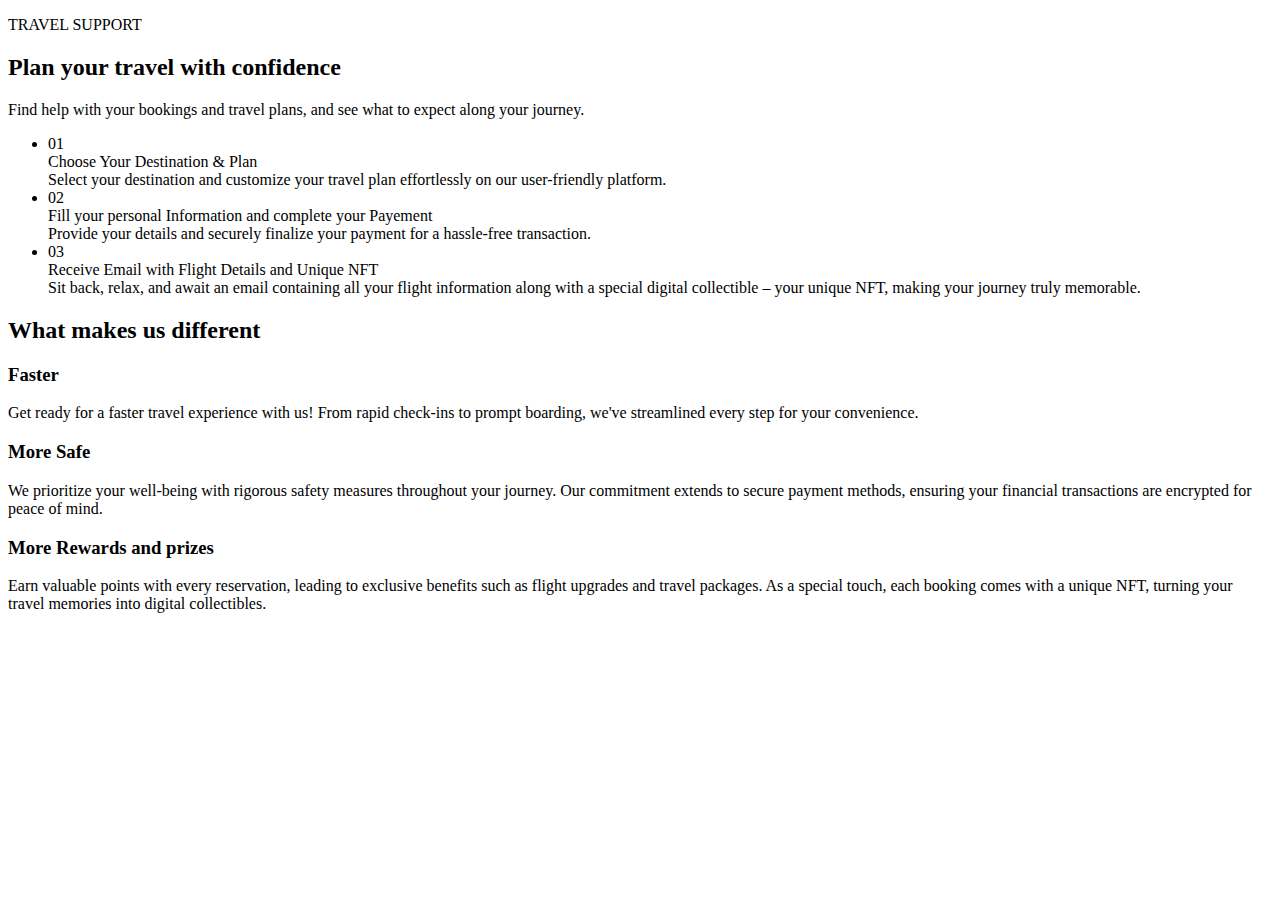
==== index.html @ 5205bf16 "cards and container" ====
<!DOCTYPE html>
<html lang="en">

    <head>
        <meta charset="UTF-8">
        <meta name="viewport" content="width=device-width, initial-scale=1.0">
        <title>Tickrize</title>
    </head>

    <body>
        <section class="section__container steps__container">
            <p class="subheader">TRAVEL SUPPORT</p>
            <h2 class="section__header">Plan your travel with confidence</h2>
            <p class="description">
              Find help with your bookings and travel plans, and see what to expect
              along your journey.
            </p>
          </div>
    <div>
          <ul>
              <li style="--accent-color:#41516C">
                  <div class="date">01</div>
                  <div class="titre">Choose Your Destination & Plan</div>
                  <div class="descr">Select your destination and customize your travel plan effortlessly on our user-friendly platform.</div>
              </li>
              <li style="--accent-color:#FBCA3E">
                  <div class="date">02</div>
                  <div class="titre">Fill your personal Information and complete your Payement</div>
                  <div class="descr">Provide your details and securely finalize your payment for a hassle-free transaction.</div>
              </li>
              <li style="--accent-color:#E24A68">
                  <div class="date">03</div>
                  <div class="titre">Receive Email with Flight Details and Unique NFT</div>
                  <div class="descr">Sit back, relax, and await an email containing all your flight information along with a special digital collectible – your unique NFT, making your journey truly memorable.</div>
              </li>
    
    </Div>
        </section>

<!-- cards -->
<section class="cards" id="Skills">
    <h2 class="title">What makes us different</h2>
    <div class="content">
         <!-- first card -->
                <div class="card">
                    <div class="icon">
                    <iconify-icon icon="mdi:clock-fast"></iconify-icon>
                    </div>
                    <div class="info">
                        <h3>Faster</h3>
                        <p>Get ready for a faster travel experience with us! From rapid check-ins to prompt boarding, we've streamlined every step for your convenience.</p>
                    </div>
                </div>
  
  
         <!-- second card -->
                <div class="card">
                  <div class="icon">
                    <iconify-icon icon="material-symbols:airplane-ticket"></iconify-icon>
                  </div>
                  <div class="info">
                      <h3>More Safe</h3>
                      <p>We prioritize your well-being with rigorous safety measures throughout your journey. Our commitment extends to secure payment methods, ensuring your financial transactions are encrypted for peace of mind.</p>
                  </div>
              </div>
      
      
          <!-- third card -->
              <div class="card">
                  <div class="icon">
                    <iconify-icon icon="fa6-solid:gifts"></iconify-icon>
                  </div>
                  <div class="info">
                      <h3>More Rewards and prizes</h3>
                      <p>Earn valuable points with every reservation, leading to exclusive benefits such as flight upgrades and travel packages. As a special touch, each booking comes with a unique NFT, turning your travel memories into digital collectibles.</p>
                  </div>
              </div>
      </div>
        </section>
    </body>

</html>
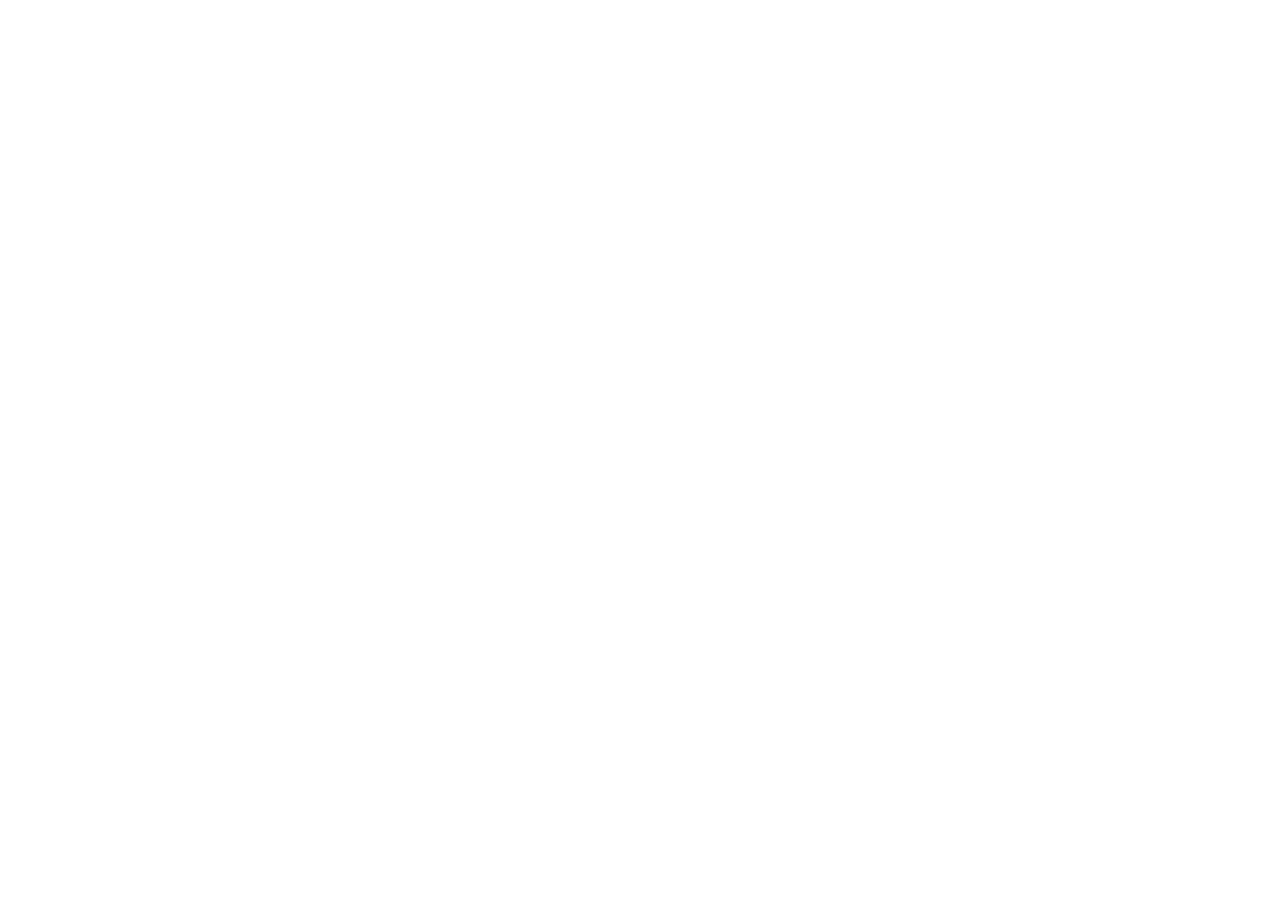
==== commit 5b3cb917: "index.html" ====
--- a/index.html
+++ b/index.html
@@ -8,75 +8,7 @@
     </head>
 
     <body>
-        <section class="section__container steps__container">
-            <p class="subheader">TRAVEL SUPPORT</p>
-            <h2 class="section__header">Plan your travel with confidence</h2>
-            <p class="description">
-              Find help with your bookings and travel plans, and see what to expect
-              along your journey.
-            </p>
-          </div>
-    <div>
-          <ul>
-              <li style="--accent-color:#41516C">
-                  <div class="date">01</div>
-                  <div class="titre">Choose Your Destination & Plan</div>
-                  <div class="descr">Select your destination and customize your travel plan effortlessly on our user-friendly platform.</div>
-              </li>
-              <li style="--accent-color:#FBCA3E">
-                  <div class="date">02</div>
-                  <div class="titre">Fill your personal Information and complete your Payement</div>
-                  <div class="descr">Provide your details and securely finalize your payment for a hassle-free transaction.</div>
-              </li>
-              <li style="--accent-color:#E24A68">
-                  <div class="date">03</div>
-                  <div class="titre">Receive Email with Flight Details and Unique NFT</div>
-                  <div class="descr">Sit back, relax, and await an email containing all your flight information along with a special digital collectible – your unique NFT, making your journey truly memorable.</div>
-              </li>
-    
-    </Div>
-        </section>
-
-<!-- cards -->
-<section class="cards" id="Skills">
-    <h2 class="title">What makes us different</h2>
-    <div class="content">
-         <!-- first card -->
-                <div class="card">
-                    <div class="icon">
-                    <iconify-icon icon="mdi:clock-fast"></iconify-icon>
-                    </div>
-                    <div class="info">
-                        <h3>Faster</h3>
-                        <p>Get ready for a faster travel experience with us! From rapid check-ins to prompt boarding, we've streamlined every step for your convenience.</p>
-                    </div>
-                </div>
-  
-  
-         <!-- second card -->
-                <div class="card">
-                  <div class="icon">
-                    <iconify-icon icon="material-symbols:airplane-ticket"></iconify-icon>
-                  </div>
-                  <div class="info">
-                      <h3>More Safe</h3>
-                      <p>We prioritize your well-being with rigorous safety measures throughout your journey. Our commitment extends to secure payment methods, ensuring your financial transactions are encrypted for peace of mind.</p>
-                  </div>
-              </div>
-      
-      
-          <!-- third card -->
-              <div class="card">
-                  <div class="icon">
-                    <iconify-icon icon="fa6-solid:gifts"></iconify-icon>
-                  </div>
-                  <div class="info">
-                      <h3>More Rewards and prizes</h3>
-                      <p>Earn valuable points with every reservation, leading to exclusive benefits such as flight upgrades and travel packages. As a special touch, each booking comes with a unique NFT, turning your travel memories into digital collectibles.</p>
-                  </div>
-              </div>
-      </div>
-        </section>
+       
     </body>
 
 </html>
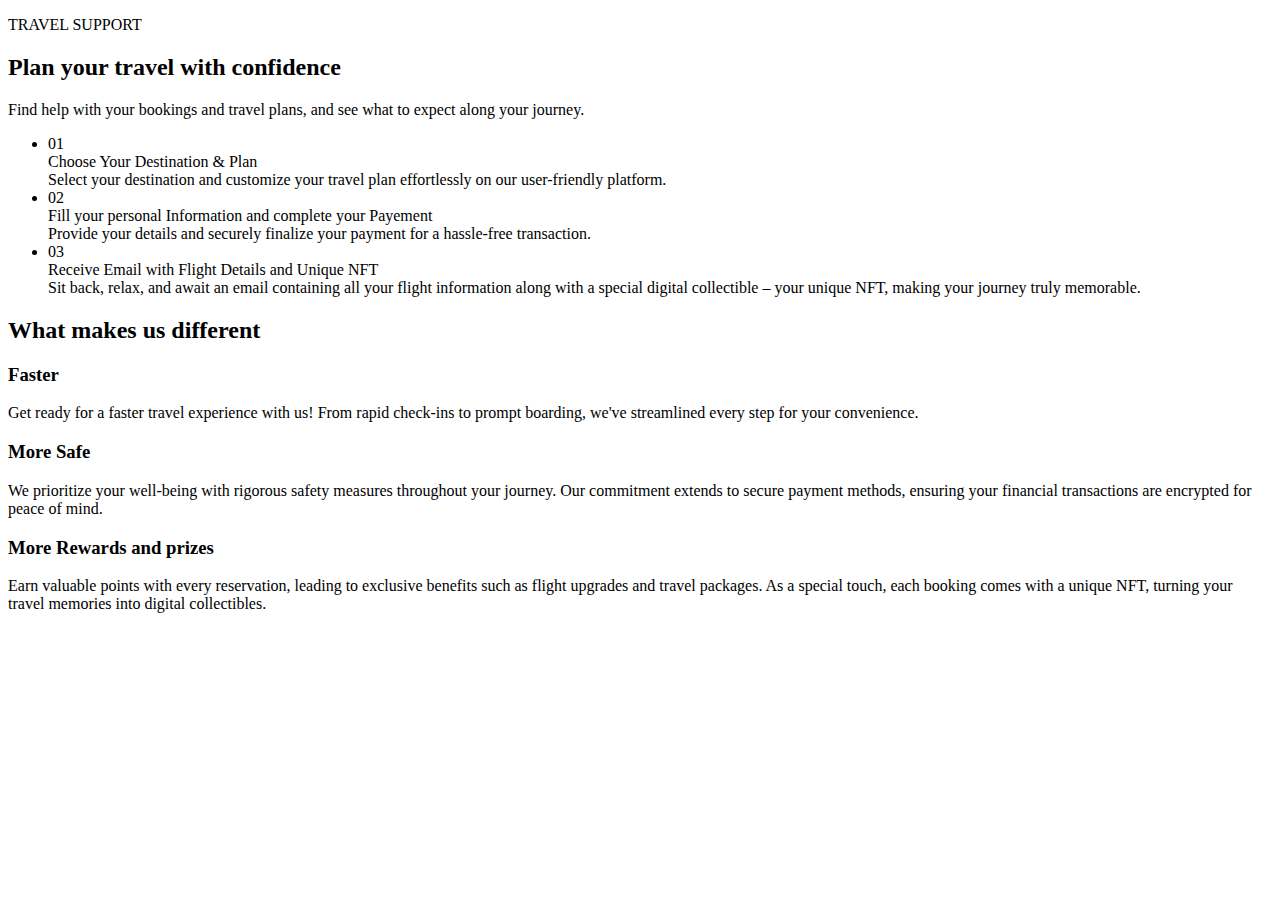
==== commit 9c59b28f: "Cards" ====
--- a/index.html
+++ b/index.html
@@ -8,7 +8,74 @@
     </head>
 
     <body>
-       
+        <section class="section__container steps__container">
+            <p class="subheader">TRAVEL SUPPORT</p>
+            <h2 class="section__header">Plan your travel with confidence</h2>
+            <p class="description">
+              Find help with your bookings and travel plans, and see what to expect
+              along your journey.
+            </p>
+          </div>
+    <div>
+          <ul>
+              <li style="--accent-color:#41516C">
+                  <div class="date">01</div>
+                  <div class="titre">Choose Your Destination & Plan</div>
+                  <div class="descr">Select your destination and customize your travel plan effortlessly on our user-friendly platform.</div>
+              </li>
+              <li style="--accent-color:#FBCA3E">
+                  <div class="date">02</div>
+                  <div class="titre">Fill your personal Information and complete your Payement</div>
+                  <div class="descr">Provide your details and securely finalize your payment for a hassle-free transaction.</div>
+              </li>
+              <li style="--accent-color:#E24A68">
+                  <div class="date">03</div>
+                  <div class="titre">Receive Email with Flight Details and Unique NFT</div>
+                  <div class="descr">Sit back, relax, and await an email containing all your flight information along with a special digital collectible – your unique NFT, making your journey truly memorable.</div>
+              </li>
+    
+    </Div>
+        </section>
+       <!-- cards -->
+<section class="cards" id="Skills">
+    <h2 class="title">What makes us different</h2>
+    <div class="content">
+         <!-- first card -->
+                <div class="card">
+                    <div class="icon">
+                    <iconify-icon icon="mdi:clock-fast"></iconify-icon>
+                    </div>
+                    <div class="info">
+                        <h3>Faster</h3>
+                        <p>Get ready for a faster travel experience with us! From rapid check-ins to prompt boarding, we've streamlined every step for your convenience.</p>
+                    </div>
+                </div>
+  
+  
+         <!-- second card -->
+                <div class="card">
+                  <div class="icon">
+                    <iconify-icon icon="material-symbols:airplane-ticket"></iconify-icon>
+                  </div>
+                  <div class="info">
+                      <h3>More Safe</h3>
+                      <p>We prioritize your well-being with rigorous safety measures throughout your journey. Our commitment extends to secure payment methods, ensuring your financial transactions are encrypted for peace of mind.</p>
+                  </div>
+              </div>
+      
+      
+          <!-- third card -->
+              <div class="card">
+                  <div class="icon">
+                    <iconify-icon icon="fa6-solid:gifts"></iconify-icon>
+                  </div>
+                  <div class="info">
+                      <h3>More Rewards and prizes</h3>
+                      <p>Earn valuable points with every reservation, leading to exclusive benefits such as flight upgrades and travel packages. As a special touch, each booking comes with a unique NFT, turning your travel memories into digital collectibles.</p>
+                  </div>
+              </div>
+      </div>
+        </section>
     </body>
 
 </html>
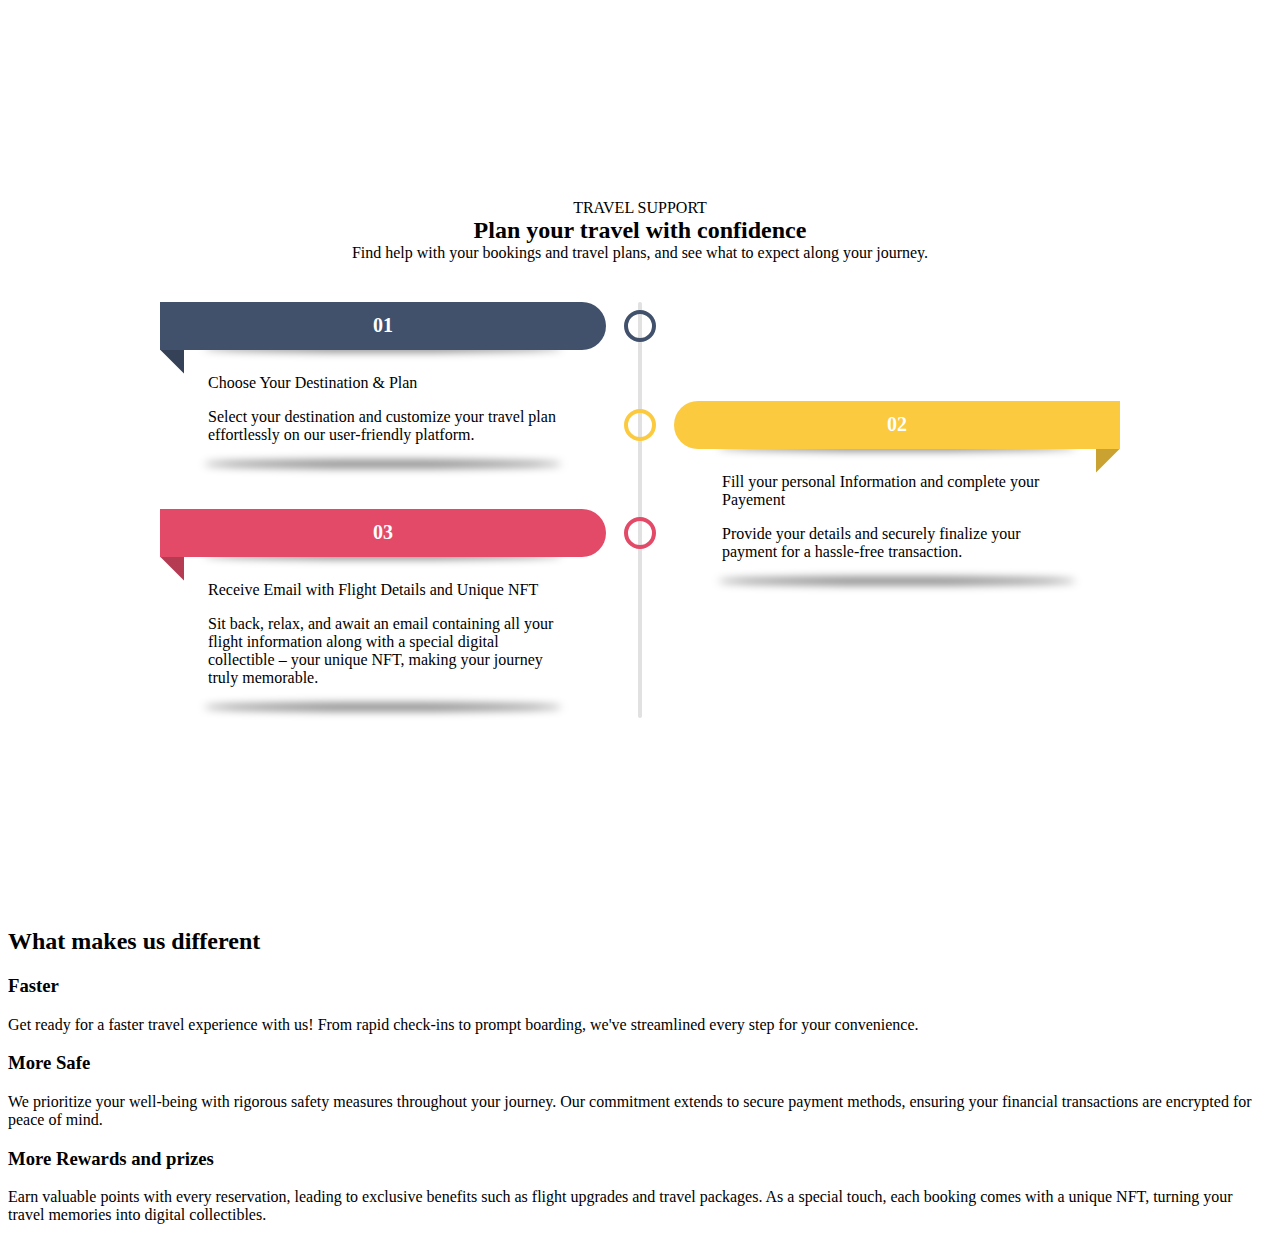
==== commit 559b3453: "adding the css link" ====
--- a/index.html
+++ b/index.html
@@ -5,6 +5,7 @@
         <meta charset="UTF-8">
         <meta name="viewport" content="width=device-width, initial-scale=1.0">
         <title>Tickrize</title>
+        <link rel="stylesheet" href="style.css"/>
     </head>
 
     <body>
--- a/style.css
+++ b/style.css
@@ -0,0 +1,390 @@
+/* General Styles */
+.section__container.steps__container {
+  display: flex;
+  flex-direction: column;
+  justify-content: center;
+  align-items: center;
+  height: 100vh; 
+.description {
+  margin-bottom: 40px; 
+}
+/*timeline*/ 
+*,
+*::before,
+*::after {
+  margin: 0;
+  padding: 0;
+  box-sizing: border-box;
+}
+
+body {
+  --color: rgba(30, 30, 30);
+  --bgColor: rgba(245, 245, 245);
+  min-height: 100vh;
+  display: grid;
+  align-content: center;
+  gap: 2rem;
+  padding: 2rem;
+  font-family: "Poppins", sans-serif;
+  color: var(--color);
+  background: var(--bgColor);
+}
+
+h1 {
+  text-align: center;
+}
+
+ul {
+  --col-gap: 2rem;
+  --row-gap: 2rem;
+  --line-w: 0.25rem;
+  display: grid;
+  grid-template-columns: var(--line-w) 1fr;
+  grid-auto-columns: max-content;
+  column-gap: var(--col-gap);
+  list-style: none;
+  width: min(60rem, 90%);
+  margin-inline: auto;
+}
+
+/* line */
+ul::before {
+  content: "";
+  grid-column: 1;
+  grid-row: 1 / span 20;
+  background: rgb(225, 225, 225);
+  border-radius: calc(var(--line-w) / 2);
+}
+
+/* columns*/
+
+/* row gaps */
+ul li:not(:last-child) {
+  margin-bottom: var(--row-gap);
+}
+
+/* card */
+ul li {
+  grid-column: 2;
+  --inlineP: 1.5rem;
+  margin-inline: var(--inlineP);
+  grid-row: span 2;
+  display: grid;
+  grid-template-rows: min-content min-content min-content;
+}
+
+/* date */
+ul li .date {
+  --dateH: 3rem;
+  height: var(--dateH);
+  margin-inline: calc(var(--inlineP) * -1);
+
+  text-align: center;
+  background-color: var(--accent-color);
+
+  color: white;
+  font-size: 1.25rem;
+  font-weight: 700;
+
+  display: grid;
+  place-content: center;
+  position: relative;
+
+  border-radius: calc(var(--dateH) / 2) 0 0 calc(var(--dateH) / 2);
+}
+
+/* date flap */
+ul li .date::before {
+  content: "";
+  width: var(--inlineP);
+  aspect-ratio: 1;
+  background: var(--accent-color);
+  background-image: linear-gradient(rgba(0, 0, 0, 0.2) 100%, transparent);
+  position: absolute;
+  top: 100%;
+
+  clip-path: polygon(0 0, 100% 0, 0 100%);
+  right: 0;
+}
+
+/* circle */
+ul li .date::after {
+  content: "";
+  position: absolute;
+  width: 2rem;
+  aspect-ratio: 1;
+  background: var(--bgColor);
+  border: 0.3rem solid var(--accent-color);
+  border-radius: 50%;
+  top: 50%;
+
+  transform: translate(50%, -50%);
+  right: calc(100% + var(--col-gap) + var(--line-w) / 2);
+}
+
+/* title descr */
+ul li .titre,
+ul li .descr {
+  background: var(--bgColor);
+  position: relative;
+  padding-inline: 1.5rem;
+}
+ul li .titre {
+  overflow: hidden;
+  padding-block-start: 1.5rem;
+  padding-block-end: 1rem;
+  font-weight: 500;
+}
+ul li .descr {
+  padding-block-end: 1.5rem;
+  font-weight: 300;
+}
+
+/* shadows */
+ul li .titre::before,
+ul li .descr::before {
+  content: "";
+  position: absolute;
+  width: 90%;
+  height: 0.5rem;
+  background: rgba(0, 0, 0, 0.5);
+  left: 50%;
+  border-radius: 50%;
+  filter: blur(4px);
+  transform: translate(-50%, 50%);
+}
+ul li .titre::before {
+  bottom: calc(100% + 0.125rem);
+}
+
+ul li .descr::before {
+  z-index: -1;
+  bottom: 0.25rem;
+}
+
+@media (min-width: 40rem) {
+  ul {
+    grid-template-columns: 1fr var(--line-w) 1fr;
+  }
+  ul::before {
+    grid-column: 2;
+  }
+  ul li:nth-child(odd) {
+    grid-column: 1;
+  }
+  ul li:nth-child(even) {
+    grid-column: 3;
+  }
+
+  /* start second card */
+  ul li:nth-child(2) {
+    grid-row: 2/4;
+  }
+
+  ul li:nth-child(odd) .date::before {
+    clip-path: polygon(0 0, 100% 0, 100% 100%);
+    left: 0;
+  }
+
+  ul li:nth-child(odd) .date::after {
+    transform: translate(-50%, -50%);
+    left: calc(100% + var(--col-gap) + var(--line-w) / 2);
+  }
+  ul li:nth-child(odd) .date {
+    border-radius: 0 calc(var(--dateH) / 2) calc(var(--dateH) / 2) 0;
+  }
+}
+
+.credits {
+  margin-top: 1rem;
+  text-align: right;
+}
+.credits a {
+  color: var(--color);
+}
+
+
+
+/* Card Styles */
+.title {
+  display: flex;
+  font-family: Arial, Helvetica, sans-serif;
+  justify-content: center;
+  color: black;
+  font-size: 2.2em;
+  font-weight: 800;
+  margin-bottom: 30px;
+}
+
+.content {
+  display: flex;
+  justify-content: center;
+  flex-direction: row;
+  flex-wrap: wrap;
+}
+
+.card {
+  background-color:#fff;
+  width: 21.25em;
+  box-shadow: 0 5px 25px rgba(1, 1, 1, 15%);
+  border-radius: 10px;
+  padding: 25px;
+  margin: 10px;
+  transition: 0.7s ease;
+}
+
+.card:hover {
+  transform: scale(1.05);
+}
+.card {
+  background-color:#fff;
+  width: 21.25em;
+  box-shadow: 0 5px 25px rgba(1, 1, 1, 15%);
+  border-radius: 10px;
+  padding: 25px;
+  margin: 10px;
+  transition: 0.7s ease;
+}
+
+.card:hover {
+  transform: scale(1.05);
+}
+
+.icon {
+  color:#fede00;
+  font-size: 8em;
+  text-align: center;
+}
+
+.info {
+  text-align: center;
+}
+
+.info h3 { 
+  color: black;
+  font-size: 1.2em;
+  font-weight: 700;
+  margin: 10px;
+}
+.card, .icon, .info {
+  background: transparent;
+}
+
+#Skills {
+  height: 800px;
+}
+
+.lounge__container {
+  display: grid;
+  grid-template-columns: repeat(2, 1fr);
+  gap: 2rem;
+}
+
+.lounge__grid {
+  margin-top: 4rem;
+  display: grid;
+  grid-template-columns: repeat(2, 1fr);
+  gap: 2rem;
+}
+
+.lounge__image {
+  position: relative;
+}
+
+.lounge__image img {
+  position: absolute;
+  top: 50%;
+  left: 50%;
+  border-radius: 20rem;
+  box-shadow: 5px 5px 20px rgba(0, 0, 0, 0.2);
+}
+
+.lounge__image img:nth-child(1) {
+  max-width: 300px;
+  transform: translate(calc(-50% - 3rem), -50%);
+}
+
+.lounge__image img:nth-child(2) {
+  max-width: 200px;
+  transform: translate(calc(-50% + 6rem), calc(-50% + 7rem));
+}
+
+.lounge__details h4 {
+  margin-bottom: 0.5rem;
+  font-size: 1.2rem;
+  font-weight: 600;
+  color: var(--text-dark);
+}
+
+.lounge__details p {
+  color: var(--text-light);
+}
+
+.travellers__grid {
+  margin-top: 4rem;
+  display: grid;
+  grid-template-columns: repeat(4, 1fr);
+  gap: 2rem;
+}
+
+.travellers__card {
+  border-radius: 5rem;
+  overflow: hidden;
+  box-shadow: 5px 5px 20px rgba(0, 0, 0, 0.2);
+}
+
+.travellers__card__content {
+  position: relative;
+  padding: 1rem;
+  text-align: center;
+}
+
+.travellers__card__content img {
+  position: absolute;
+  max-width: 70px;
+  top: 0;
+  left: 50%;
+  transform: translate(-50%, -50%);
+  border: 5px solid var(--extra-light);
+  border-radius: 100%;
+}
+
+.travellers__card__content h4 {
+  margin-top: 1.5rem;
+  font-size: 1.2rem;
+  font-weight: 600;
+  color: var(--text-dark);
+}
+
+.travellers__card__content p {
+  font-weight: 500;
+  color: var(--text-light);
+}
+
+.subscribe {
+  background-color: var(--extra-light);
+}
+
+.subscribe__container {
+  max-width: 500px;
+  text-align: center;
+}
+
+.subscribe__form {
+  margin-top: 2rem;
+  padding: 5px;
+  display: flex;
+  align-items: center;
+  gap: 1rem;
+  background-color: var(--white);
+  border-radius: 2rem;
+}
+
+.subscribe__form input {
+  width: 100%;
+  padding: 0 1rem;
+  outline: none;
+  border: none;
+  font-size: 1rem;
+  color: var(--text-dark);
+}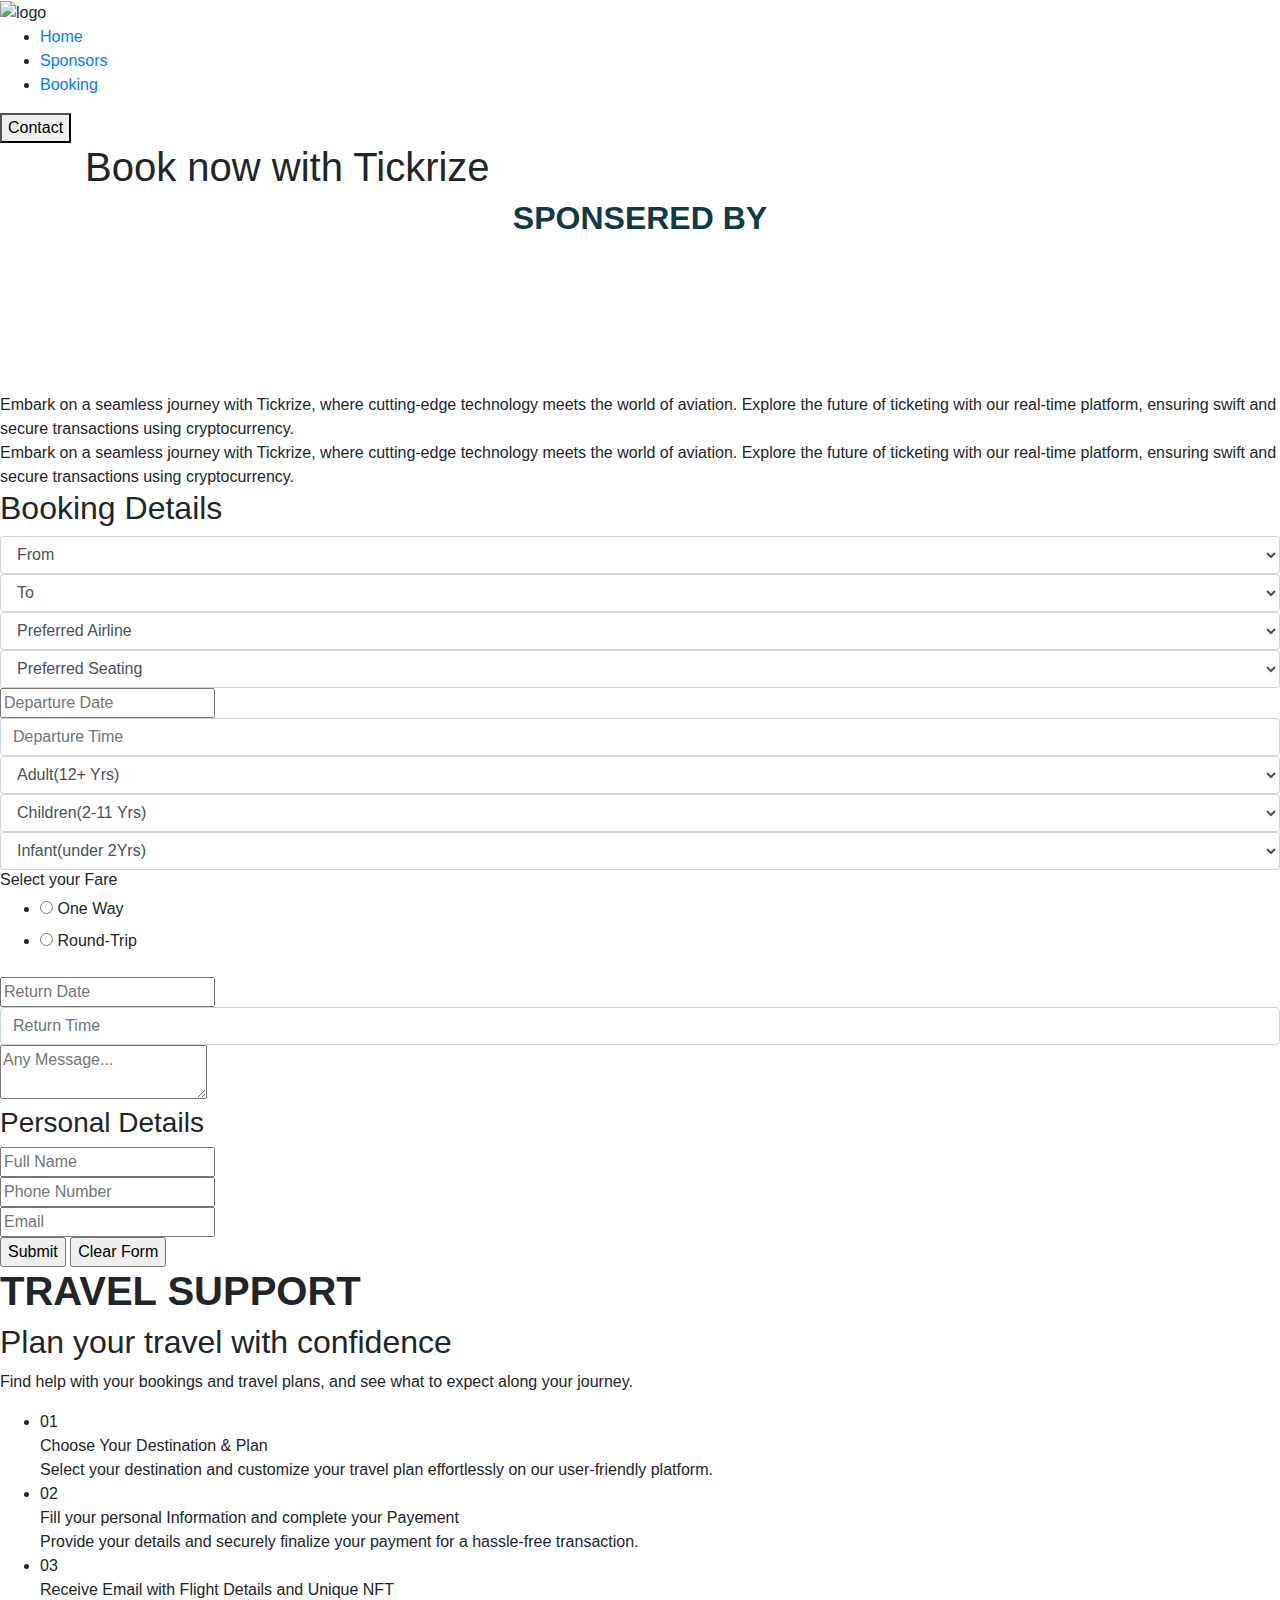
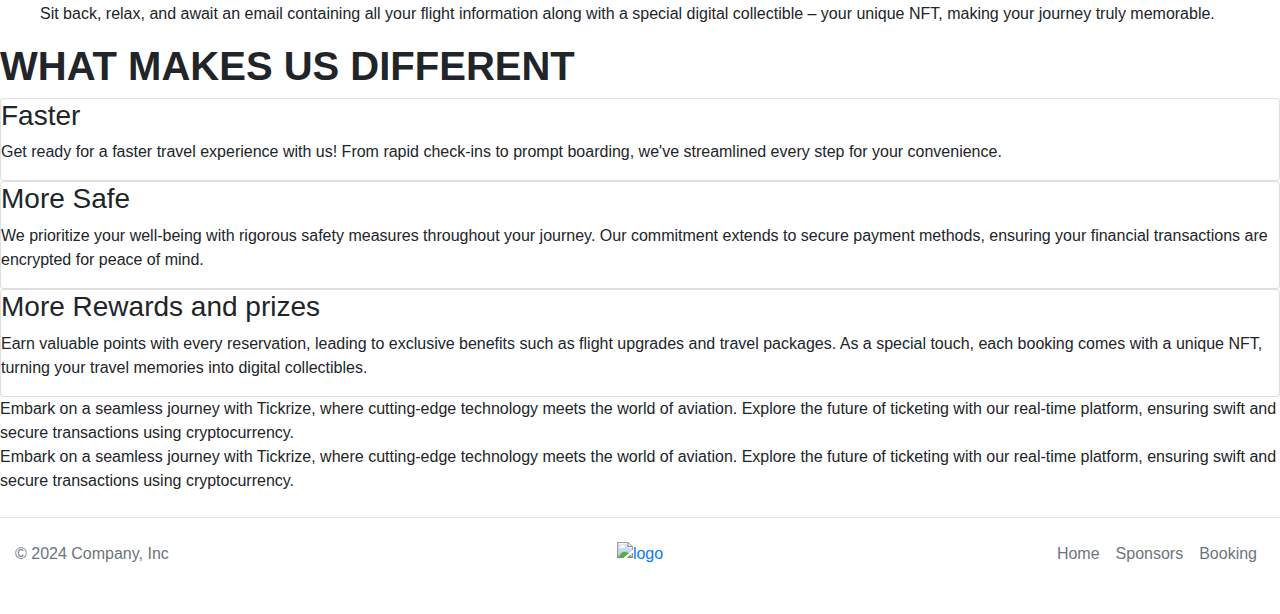
==== commit ba48b292: "new update" ====
--- a/index.html
+++ b/index.html
@@ -1,82 +1,393 @@
 <!DOCTYPE html>
 <html lang="en">
 
-    <head>
-        <meta charset="UTF-8">
-        <meta name="viewport" content="width=device-width, initial-scale=1.0">
-        <title>Tickrize</title>
-        <link rel="stylesheet" href="style.css"/>
-    </head>
-
-    <body>
-        <section class="section__container steps__container">
-            <p class="subheader">TRAVEL SUPPORT</p>
-            <h2 class="section__header">Plan your travel with confidence</h2>
-            <p class="description">
-              Find help with your bookings and travel plans, and see what to expect
-              along your journey.
+  <head>
+    <meta charset="UTF-8" />
+    <meta name="viewport" content="width=device-width, initial-scale=1.0" />
+    <link href="https://cdn.jsdelivr.net/npm/remixicon@3.4.0/fonts/remixicon.css" rel="stylesheet" />
+    <!-- Add Bootstrap CSS -->
+    <link rel="stylesheet" href="https://stackpath.bootstrapcdn.com/bootstrap/4.3.1/css/bootstrap.min.css">
+
+    <link rel="stylesheet" href="style2.css" />
+    <!-- <link rel="stylesheet" href="styleback.css" /> -->
+    <link rel="stylesheet" href="cards.css" />
+    <link rel="stylesheet" href="slider.css" />
+    <link rel="stylesheet" href="marquee.css" />
+    <link rel="stylesheet" href="firstline.css" />
+    <link rel="stylesheet" href="cardsme.css" />
+    <link rel="stylesheet" href="booking.css" />
+    <link rel="stylesheet" href="first.css" />
+    <link rel="stylesheet" href="walid.css" />
+    <script src="https://unpkg.com/gsap@3.9.0/dist/gsap.min.js"></script>
+    <script src="marquee.js"></script>
+
+    <title>Tickrize</title>
+
+
+
+
+  </head>
+
+  <body>
+
+    <!-- Header -->
+    <header>
+      <img class="logo" src="image/tickrize-high-resolution-logo-transparent-3.png" alt="logo">
+      <nav id="header">
+        <ul class="nav-links">
+          <li><a href="#">Home</a></li>
+          <li><a href="#sponsors">Sponsors</a></li>
+          <li><a href="#booking">Booking</a></li>
+        </ul>
+      </nav>
+      <a class="cta" href="#"><button>Contact</button></a>
+    </header>
+    <!-- Header -->
+    <div class="container">
+      <h1 class="animated">Book now with Tickrize</h1>
+    </div>
+    <!-- background -->
+    <!-- <svg preserveAspectRatio="xMidYMid slice" viewBox="10 10 80 80">
+  
+  <defs>
+      <style>
+          @keyframes rotate {
+         0% {
+                  transform: rotate(0deg);
+              }
+              100% {
+                  transform: rotate(360deg);
+              }
+          }
+          .out-top {
+              animation: rotate 20s linear infinite;
+              transform-origin: 13px 25px;
+          }
+          .in-top {
+              animation: rotate 10s linear infinite;
+              transform-origin: 13px 25px;
+          }
+          .out-bottom {
+              animation: rotate 25s linear infinite;
+              transform-origin: 84px 93px;
+          }
+          .in-bottom {
+              animation: rotate 15s linear infinite;
+              transform-origin: 84px 93px;
+          }
+      </style>
+  </defs>
+  
+  <path fill="#FFF2D8" class="out-top" d="M37-5C25.1-14.7,5.7-19.1-9.2-10-28.5,1.8-32.7,31.1-19.8,49c15.5,21.5,52.6,22,67.2,2.3C59.4,35,53.7,8.5,37-5Z"/>
+  <path fill="#EAD7BB" class="in-top" d="M20.6,4.1C11.6,1.5-1.9,2.5-8,11.2-16.3,23.1-8.2,45.6,7.4,50S42.1,38.9,41,24.5C40.2,14.1,29.4,6.6,20.6,4.1Z"/>
+  <path fill="#BCA37F" class="out-bottom" d="M105.9,48.6c-12.4-8.2-29.3-4.8-39.4.8-23.4,12.8-37.7,51.9-19.1,74.1s63.9,15.3,76-5.6c7.6-13.3,1.8-31.1-2.3-43.8C117.6,63.3,114.7,54.3,105.9,48.6Z"/>
+  <path fill="#113946" class="in-bottom" d="M102,67.1c-9.6-6.1-22-3.1-29.5,2-15.4,10.7-19.6,37.5-7.6,47.8s35.9,3.9,44.5-12.5C115.5,92.6,113.9,74.6,102,67.1Z"/>
+  
+<link href="https://api.fontshare.com/v2/css?f[]=montserrat@500,700,601,600,501&display=swap" rel="stylesheet">
+</svg> -->
+
+    <section>
+      <div id="sponsors" class="slider">
+        <h2
+          style="text-align: center; margin-bottom: 60px; color:#113946; font-weight: 600; text-transform: uppercase;">
+          Sponsered By</h2>
+        <div class="slide-track">
+          <div class="slide">
+            <img src="1200px-Amazon_Web_Services_Logo.svg.png" alt="">
+          </div>
+          <div class="slide">
+            <img src="PNGPIX-COM-Microsoft-Logo-PNG-Transparent.png" alt="">
+          </div>
+          <div class="slide">
+            <img src="Untitled design-32.png" alt="">
+          </div>
+          <div class="slide">
+            <img src="ibm.png" alt="">
+          </div>
+    </section>
+    <section>
+      <div class="marquee" data-marquee-duration="30">
+        <div class="marquee__inner">
+          <div class="marquee__content">Embark on a seamless journey with Tickrize, where cutting-edge technology meets
+            the world of aviation. Explore the future of ticketing with our real-time platform, ensuring swift and
+            secure transactions using cryptocurrency.</div>
+        </div>
+      </div>
+
+      <div class="marquee" data-marquee-duration="20">
+        <div class="marquee__inner">
+          <div class="marquee__content">Embark on a seamless journey with Tickrize, where cutting-edge technology meets
+            the world of aviation. Explore the future of ticketing with our real-time platform, ensuring swift and
+            secure transactions using cryptocurrency.</div>
+        </div>
+      </div>
+    </section>
+
+    </div>
+    </div>
+
+    <div id="booking" class="booking-form-w3layouts">
+      <!-- Form starts here -->
+      <form action="#" method="post">
+        <h2 class="sub-heading-agileits">Booking Details</h2>
+        <div class="main-flex-w3ls-sectns">
+          <div class="field-agileinfo-spc form-w3-agile-text1">
+            <select class="form-control">
+              <option>From</option>
+              <option value="Lorem Ipsum">Lorem Ipsum</option>
+              <option value="Adipiscing">Adipiscing</option>
+              <option value="Lorem Ipsum">Lorem Ipsum</option>
+              <option value="Adipiscing">Adipiscing</option>
+              <option value="Lorem Ipsum">Lorem Ipsum</option>
+              <option value="Adipiscing">Adipiscing</option>
+            </select>
+          </div>
+          <div class="field-agileinfo-spc form-w3-agile-text2">
+            <select class="form-control">
+              <option>To</option>
+              <option value="Lorem Ipsum">Lorem Ipsum</option>
+              <option value="Adipiscing">Adipiscing</option>
+              <option value="Lorem Ipsum">Lorem Ipsum</option>
+              <option value="Adipiscing">Adipiscing</option>
+              <option value="Lorem Ipsum">Lorem Ipsum</option>
+              <option value="Adipiscing">Adipiscing</option>
+            </select>
+          </div>
+        </div>
+        <div class="main-flex-w3ls-sectns">
+          <div class="field-agileinfo-spc form-w3-agile-text1">
+            <select class="form-control">
+              <option>Preferred Airline</option>
+              <option value="American Airline">American Airline</option>
+              <option value="Delta Airlines">Delta Airlines</option>
+              <option value="Frontier Airline">Frontier Airline</option>
+              <option value="Jet Blue">Jet Blue</option>
+              <option value="Southwest Airlines">Southwest Airlines</option>
+            </select>
+          </div>
+          <div class="field-agileinfo-spc form-w3-agile-text2">
+            <select class="form-control">
+              <option>Preferred Seating</option>
+              <option value="Window">Window</option>
+              <option value="Aisle">Aisle</option>
+              <option value="Special">Special (Request note below)</option>
+            </select>
+          </div>
+        </div>
+        <div class="main-flex-w3ls-sectns">
+          <div class="field-agileinfo-spc form-w3-agile-text1">
+            <input id="datepicker" name="Text" type="text" placeholder="Departure Date" value=""
+              onfocus="this.value = '';" onblur="if (this.value == '') {this.value = 'mm/dd/yyyy';}" required=""
+              class="hasDatepicker">
+          </div>
+          <div class="field-agileinfo-spc form-w3-agile-text2">
+            <input type="text" id="timepicker" name="Time" class="timepicker form-control hasWickedpicker"
+              placeholder="Departure Time" value="" onkeypress="return false;">
+          </div>
+        </div>
+
+        <div class="triple-wthree">
+          <div class="field-agileinfo-spc form-w3-agile-text11">
+            <select class="form-control">
+              <option value="">Adult(12+ Yrs)</option>
+              <option value="1">1</option>
+              <option value="2">2</option>
+              <option value="3">3</option>
+              <option value="4">4</option>
+              <option value="5">5+</option>
+            </select>
+          </div>
+          <div class="field-agileinfo-spc form-w3-agile-text22">
+            <select class="form-control">
+              <option value="">Children(2-11 Yrs)</option>
+              <option value="1">1</option>
+              <option value="2">2</option>
+              <option value="3">3</option>
+              <option value="4">4</option>
+              <option value="5">5+</option>
+            </select>
+          </div>
+          <div class="field-agileinfo-spc form-w3-agile-text33">
+            <select class="form-control">
+              <option value="">Infant(under 2Yrs)</option>
+              <option value="1">1</option>
+              <option value="2">2</option>
+              <option value="3">3</option>
+              <option value="4">4</option>
+              <option value="5">5+</option>
+            </select>
+          </div>
+        </div>
+        <div class="radio-section">
+          <h6>Select your Fare</h6>
+          <ul class="radio-buttons-w3-agileits">
+            <li>
+              <input type="radio" id="a-option" name="selector1">
+              <label for="a-option">One Way</label>
+              <div class="check"></div>
+            </li>
+            <li>
+              <input type="radio" id="b-option" name="selector1">
+              <label for="b-option">Round-Trip</label>
+              <div class="check">
+                <div class="inside"></div>
+              </div>
+            </li>
+          </ul>
+          <div class="clear"></div>
+        </div>
+        <div class="main-flex-w3ls-sectns">
+          <div class="field-agileinfo-spc form-w3-agile-text1">
+            <input id="datepicker1" name="Text" type="text" placeholder="Return Date" value=""
+              onfocus="this.value = '';" onblur="if (this.value == '') {this.value = 'mm/dd/yyyy';}" required=""
+              class="hasDatepicker">
+          </div>
+          <div class="field-agileinfo-spc form-w3-agile-text2">
+            <input type="text" id="timepicker1" name="Time" class="timepicker form-control hasWickedpicker"
+              placeholder="Return Time" value="" onkeypress="return false;">
+          </div>
+        </div>
+        <div class="field-agileinfo-spc form-w3-agile-text">
+          <textarea name="Message" placeholder="Any Message..."></textarea>
+        </div>
+        <h3 class="sub-heading-agileits">Personal Details</h3>
+        <div class="main-flex-w3ls-sectns">
+          <div class="field-agileinfo-spc form-w3-agile-text1">
+            <input type="text" name="Name" placeholder="Full Name" required="">
+          </div>
+          <div class="field-agileinfo-spc form-w3-agile-text2">
+            <input type="text" name="Phone no" placeholder="Phone Number" required="">
+          </div>
+        </div>
+        <div class="field-agileinfo-spc form-w3-agile-text">
+          <input type="email" name="Email" placeholder="Email" required="">
+        </div>
+        <div class="clear"></div>
+        <input type="submit" value="Submit">
+        <input type="reset" value="Clear Form">
+        <div class="clear"></div>
+      </form>
+      <!--// Form starts here -->
+    </div>
+
+
+    
+    <!--wailds part starts from here-->
+
+    <section class="section__container steps__container">
+      <h1 style="font-weight: 600;"  class="subheader">TRAVEL SUPPORT</h1>
+      <h2 class="section__header">Plan your travel with confidence</h2>
+      <p class="description">
+        Find help with your bookings and travel plans, and see what to expect
+        along your journey.
+      </p>
+      </div>
+      <div id="walid">
+        <ul>
+          <li style="--accent-color:#41516C">
+            <div class="date">01</div>
+            <div class="titre">Choose Your Destination & Plan</div>
+            <div class="descr">Select your destination and customize your travel plan effortlessly on our user-friendly
+              platform.</div>
+          </li>
+          <li style="--accent-color:#FBCA3E">
+            <div class="date">02</div>
+            <div class="titre">Fill your personal Information and complete your Payement</div>
+            <div class="descr">Provide your details and securely finalize your payment for a hassle-free transaction.
+            </div>
+          </li>
+          <li style="--accent-color:#E24A68">
+            <div class="date">03</div>
+            <div class="titre">Receive Email with Flight Details and Unique NFT</div>
+            <div class="descr">Sit back, relax, and await an email containing all your flight information along with a
+              special digital collectible – your unique NFT, making your journey truly memorable.</div>
+          </li>
+
+      </Div>
+    </section>
+    <!-- cards -->
+    <section class="cards" id="Skills">
+      <h1 style="font-weight: 600; text-transform: uppercase;" class="title">What makes us different</h1>
+      <div class="content">
+        <!-- first card -->
+        <div class="card">
+          <div class="icon">
+            <iconify-icon icon="mdi:clock-fast"></iconify-icon>
+          </div>
+          <div class="info">
+            <h3>Faster</h3>
+            <p>Get ready for a faster travel experience with us! From rapid check-ins to prompt boarding, we've
+              streamlined every step for your convenience.</p>
+          </div>
+        </div>
+
+
+        <!-- second card -->
+        <div class="card">
+          <div class="icon">
+            <iconify-icon icon="material-symbols:airplane-ticket"></iconify-icon>
+          </div>
+          <div class="info">
+            <h3>More Safe</h3>
+            <p>We prioritize your well-being with rigorous safety measures throughout your journey. Our commitment
+              extends to secure payment methods, ensuring your financial transactions are encrypted for peace of mind.
             </p>
           </div>
-    <div>
-          <ul>
-              <li style="--accent-color:#41516C">
-                  <div class="date">01</div>
-                  <div class="titre">Choose Your Destination & Plan</div>
-                  <div class="descr">Select your destination and customize your travel plan effortlessly on our user-friendly platform.</div>
-              </li>
-              <li style="--accent-color:#FBCA3E">
-                  <div class="date">02</div>
-                  <div class="titre">Fill your personal Information and complete your Payement</div>
-                  <div class="descr">Provide your details and securely finalize your payment for a hassle-free transaction.</div>
-              </li>
-              <li style="--accent-color:#E24A68">
-                  <div class="date">03</div>
-                  <div class="titre">Receive Email with Flight Details and Unique NFT</div>
-                  <div class="descr">Sit back, relax, and await an email containing all your flight information along with a special digital collectible – your unique NFT, making your journey truly memorable.</div>
-              </li>
-    
-    </Div>
-        </section>
-       <!-- cards -->
-<section class="cards" id="Skills">
-    <h2 class="title">What makes us different</h2>
-    <div class="content">
-         <!-- first card -->
-                <div class="card">
-                    <div class="icon">
-                    <iconify-icon icon="mdi:clock-fast"></iconify-icon>
-                    </div>
-                    <div class="info">
-                        <h3>Faster</h3>
-                        <p>Get ready for a faster travel experience with us! From rapid check-ins to prompt boarding, we've streamlined every step for your convenience.</p>
-                    </div>
-                </div>
+        </div>
+
+
+        <!-- third card -->
+        <div class="card">
+          <div class="icon">
+            <iconify-icon icon="fa6-solid:gifts"></iconify-icon>
+          </div>
+          <div class="info">
+            <h3>More Rewards and prizes</h3>
+            <p>Earn valuable points with every reservation, leading to exclusive benefits such as flight upgrades and
+              travel packages. As a special touch, each booking comes with a unique NFT, turning your travel memories
+              into digital collectibles.</p>
+          </div>
+        </div>
+      </div>
+      <section>
+        <div class="marquee" data-marquee-duration="30">
+          <div class="marquee__inner">
+            <div class="marquee__content">Embark on a seamless journey with Tickrize, where cutting-edge technology meets
+              the world of aviation. Explore the future of ticketing with our real-time platform, ensuring swift and
+              secure transactions using cryptocurrency.</div>
+          </div>
+        </div>
   
-  
-         <!-- second card -->
-                <div class="card">
-                  <div class="icon">
-                    <iconify-icon icon="material-symbols:airplane-ticket"></iconify-icon>
-                  </div>
-                  <div class="info">
-                      <h3>More Safe</h3>
-                      <p>We prioritize your well-being with rigorous safety measures throughout your journey. Our commitment extends to secure payment methods, ensuring your financial transactions are encrypted for peace of mind.</p>
-                  </div>
-              </div>
-      
-      
-          <!-- third card -->
-              <div class="card">
-                  <div class="icon">
-                    <iconify-icon icon="fa6-solid:gifts"></iconify-icon>
-                  </div>
-                  <div class="info">
-                      <h3>More Rewards and prizes</h3>
-                      <p>Earn valuable points with every reservation, leading to exclusive benefits such as flight upgrades and travel packages. As a special touch, each booking comes with a unique NFT, turning your travel memories into digital collectibles.</p>
-                  </div>
-              </div>
-      </div>
-        </section>
-    </body>
+        <div class="marquee" data-marquee-duration="20">
+          <div class="marquee__inner">
+            <div class="marquee__content">Embark on a seamless journey with Tickrize, where cutting-edge technology meets
+              the world of aviation. Explore the future of ticketing with our real-time platform, ensuring swift and
+              secure transactions using cryptocurrency.</div>
+          </div>
+        </div>
+      </section>
+
+
+    <!--wailds part starts from here-->
+
+
+    <footer class="d-flex flex-wrap justify-content-between align-items-center py-3 my-4 border-top">
+      <p class="col-md-4 mb-0 text-muted">© 2024 Company, Inc</p>
+
+      <a href="/"
+        class="col-md-4 d-flex align-items-center justify-content-center mb-3 mb-md-0 me-md-auto link-dark text-decoration-none">
+        <img class="logo" src="image/tickrize-high-resolution-logo-transparent-3.png" alt="logo">
+      </a>
+
+      <ul class="nav col-md-4 justify-content-end">
+        <li class="nav-item"><a href="#" class="nav-link px-2 text-muted">Home</a></li>
+        <li class="nav-item"><a href="#sponsors" class="nav-link px-2 text-muted">Sponsors</a></li>
+        <li class="nav-item"><a href="#booking" class="nav-link px-2 text-muted">Booking</a></li>
+      </ul>
+    </footer>
+
+
+
+  </body>
 
 </html>
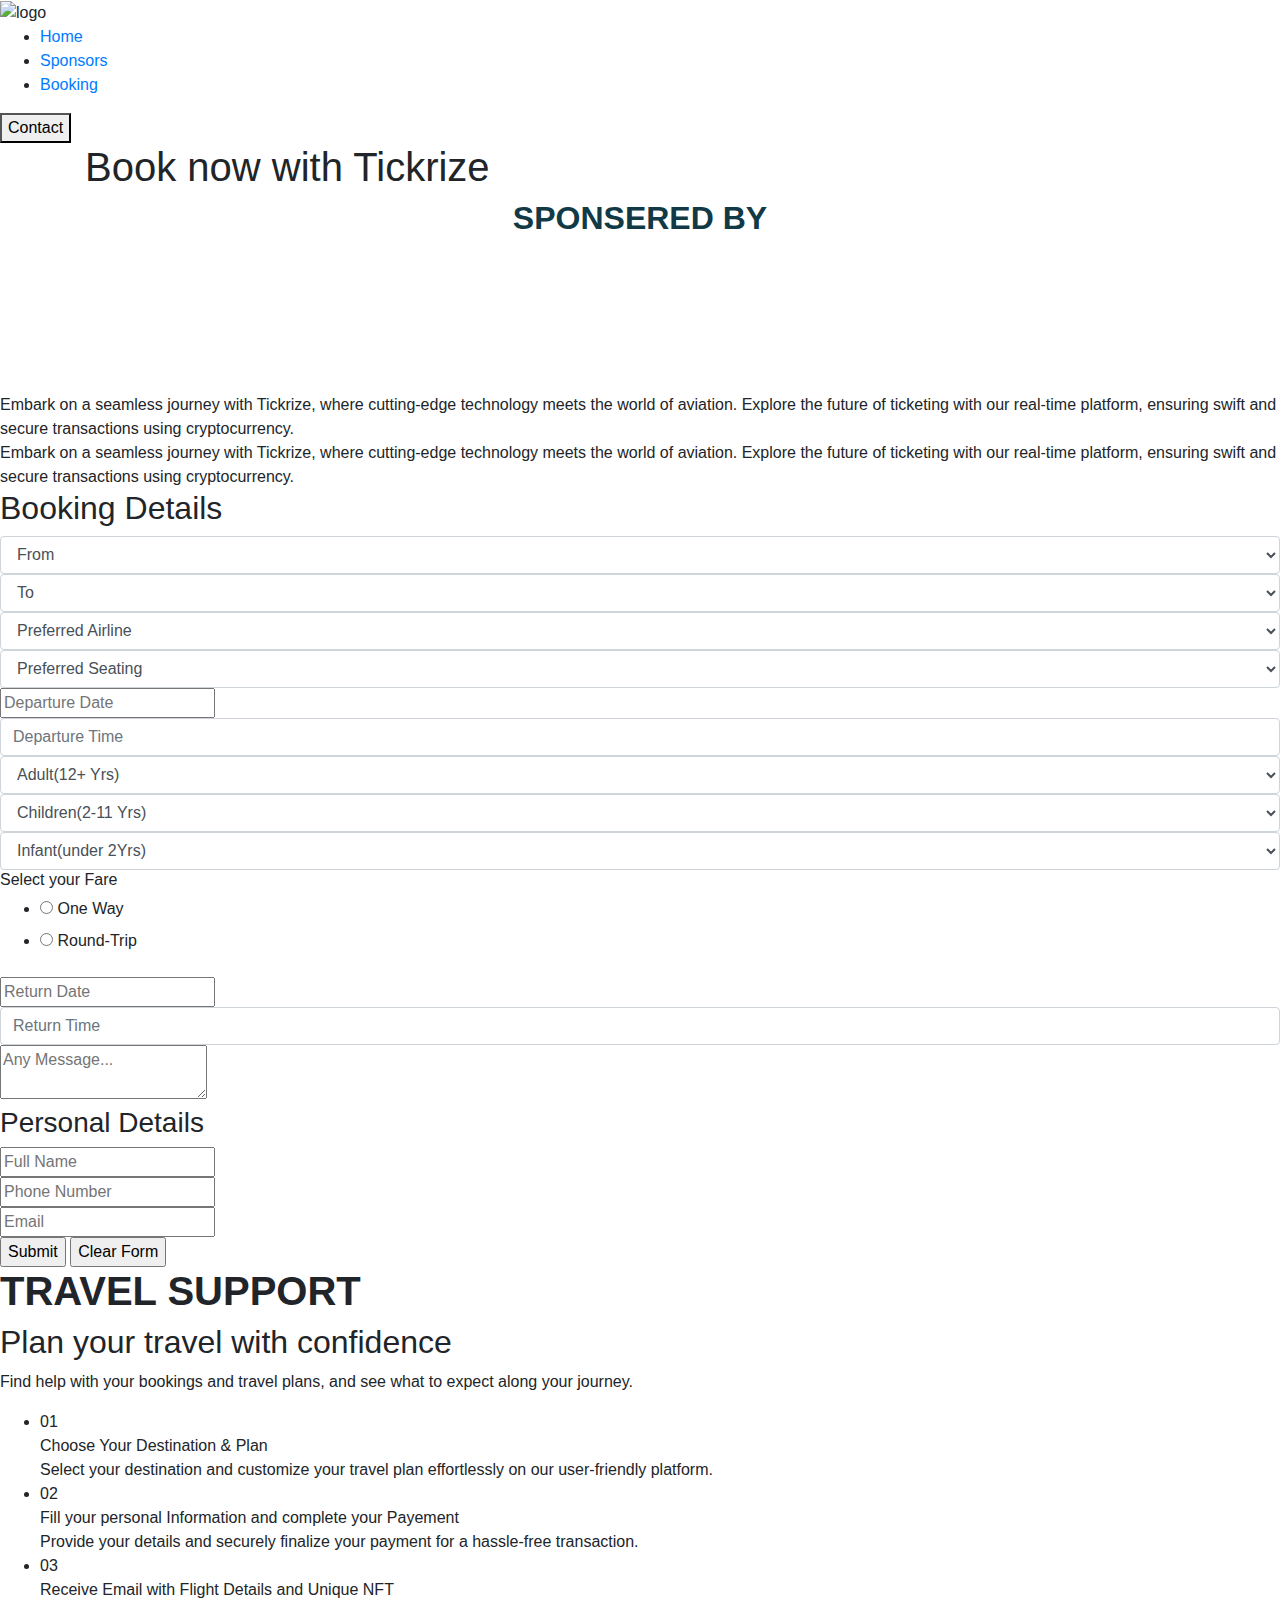
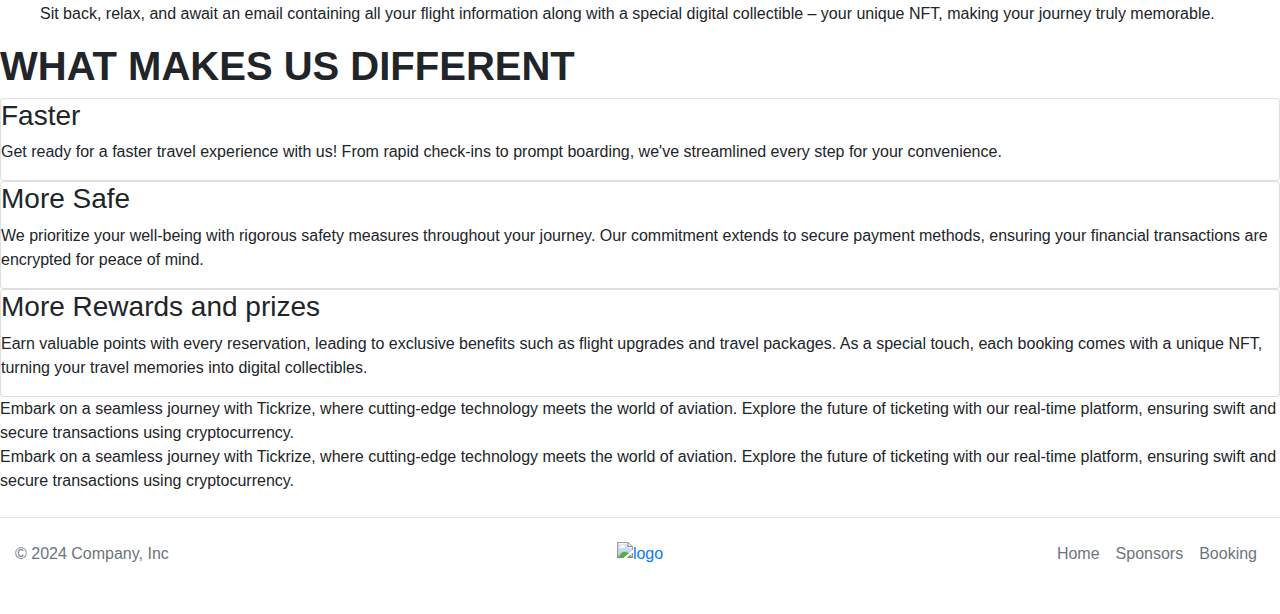
==== commit 973dcee7: "Merge pull request #5 from Zyad-Abdelhafiz/update" ====
--- a/index.html
+++ b/index.html
@@ -1,393 +1,393 @@
-<!DOCTYPE html>
-<html lang="en">
-
-  <head>
-    <meta charset="UTF-8" />
-    <meta name="viewport" content="width=device-width, initial-scale=1.0" />
-    <link href="https://cdn.jsdelivr.net/npm/remixicon@3.4.0/fonts/remixicon.css" rel="stylesheet" />
-    <!-- Add Bootstrap CSS -->
-    <link rel="stylesheet" href="https://stackpath.bootstrapcdn.com/bootstrap/4.3.1/css/bootstrap.min.css">
-
-    <link rel="stylesheet" href="style2.css" />
-    <!-- <link rel="stylesheet" href="styleback.css" /> -->
-    <link rel="stylesheet" href="cards.css" />
-    <link rel="stylesheet" href="slider.css" />
-    <link rel="stylesheet" href="marquee.css" />
-    <link rel="stylesheet" href="firstline.css" />
-    <link rel="stylesheet" href="cardsme.css" />
-    <link rel="stylesheet" href="booking.css" />
-    <link rel="stylesheet" href="first.css" />
-    <link rel="stylesheet" href="walid.css" />
-    <script src="https://unpkg.com/gsap@3.9.0/dist/gsap.min.js"></script>
-    <script src="marquee.js"></script>
-
-    <title>Tickrize</title>
-
-
-
-
-  </head>
-
-  <body>
-
-    <!-- Header -->
-    <header>
-      <img class="logo" src="image/tickrize-high-resolution-logo-transparent-3.png" alt="logo">
-      <nav id="header">
-        <ul class="nav-links">
-          <li><a href="#">Home</a></li>
-          <li><a href="#sponsors">Sponsors</a></li>
-          <li><a href="#booking">Booking</a></li>
-        </ul>
-      </nav>
-      <a class="cta" href="#"><button>Contact</button></a>
-    </header>
-    <!-- Header -->
-    <div class="container">
-      <h1 class="animated">Book now with Tickrize</h1>
-    </div>
-    <!-- background -->
-    <!-- <svg preserveAspectRatio="xMidYMid slice" viewBox="10 10 80 80">
-  
-  <defs>
-      <style>
-          @keyframes rotate {
-         0% {
-                  transform: rotate(0deg);
-              }
-              100% {
-                  transform: rotate(360deg);
-              }
-          }
-          .out-top {
-              animation: rotate 20s linear infinite;
-              transform-origin: 13px 25px;
-          }
-          .in-top {
-              animation: rotate 10s linear infinite;
-              transform-origin: 13px 25px;
-          }
-          .out-bottom {
-              animation: rotate 25s linear infinite;
-              transform-origin: 84px 93px;
-          }
-          .in-bottom {
-              animation: rotate 15s linear infinite;
-              transform-origin: 84px 93px;
-          }
-      </style>
-  </defs>
-  
-  <path fill="#FFF2D8" class="out-top" d="M37-5C25.1-14.7,5.7-19.1-9.2-10-28.5,1.8-32.7,31.1-19.8,49c15.5,21.5,52.6,22,67.2,2.3C59.4,35,53.7,8.5,37-5Z"/>
-  <path fill="#EAD7BB" class="in-top" d="M20.6,4.1C11.6,1.5-1.9,2.5-8,11.2-16.3,23.1-8.2,45.6,7.4,50S42.1,38.9,41,24.5C40.2,14.1,29.4,6.6,20.6,4.1Z"/>
-  <path fill="#BCA37F" class="out-bottom" d="M105.9,48.6c-12.4-8.2-29.3-4.8-39.4.8-23.4,12.8-37.7,51.9-19.1,74.1s63.9,15.3,76-5.6c7.6-13.3,1.8-31.1-2.3-43.8C117.6,63.3,114.7,54.3,105.9,48.6Z"/>
-  <path fill="#113946" class="in-bottom" d="M102,67.1c-9.6-6.1-22-3.1-29.5,2-15.4,10.7-19.6,37.5-7.6,47.8s35.9,3.9,44.5-12.5C115.5,92.6,113.9,74.6,102,67.1Z"/>
-  
-<link href="https://api.fontshare.com/v2/css?f[]=montserrat@500,700,601,600,501&display=swap" rel="stylesheet">
-</svg> -->
-
-    <section>
-      <div id="sponsors" class="slider">
-        <h2
-          style="text-align: center; margin-bottom: 60px; color:#113946; font-weight: 600; text-transform: uppercase;">
-          Sponsered By</h2>
-        <div class="slide-track">
-          <div class="slide">
-            <img src="1200px-Amazon_Web_Services_Logo.svg.png" alt="">
-          </div>
-          <div class="slide">
-            <img src="PNGPIX-COM-Microsoft-Logo-PNG-Transparent.png" alt="">
-          </div>
-          <div class="slide">
-            <img src="Untitled design-32.png" alt="">
-          </div>
-          <div class="slide">
-            <img src="ibm.png" alt="">
-          </div>
-    </section>
-    <section>
-      <div class="marquee" data-marquee-duration="30">
-        <div class="marquee__inner">
-          <div class="marquee__content">Embark on a seamless journey with Tickrize, where cutting-edge technology meets
-            the world of aviation. Explore the future of ticketing with our real-time platform, ensuring swift and
-            secure transactions using cryptocurrency.</div>
-        </div>
-      </div>
-
-      <div class="marquee" data-marquee-duration="20">
-        <div class="marquee__inner">
-          <div class="marquee__content">Embark on a seamless journey with Tickrize, where cutting-edge technology meets
-            the world of aviation. Explore the future of ticketing with our real-time platform, ensuring swift and
-            secure transactions using cryptocurrency.</div>
-        </div>
-      </div>
-    </section>
-
-    </div>
-    </div>
-
-    <div id="booking" class="booking-form-w3layouts">
-      <!-- Form starts here -->
-      <form action="#" method="post">
-        <h2 class="sub-heading-agileits">Booking Details</h2>
-        <div class="main-flex-w3ls-sectns">
-          <div class="field-agileinfo-spc form-w3-agile-text1">
-            <select class="form-control">
-              <option>From</option>
-              <option value="Lorem Ipsum">Lorem Ipsum</option>
-              <option value="Adipiscing">Adipiscing</option>
-              <option value="Lorem Ipsum">Lorem Ipsum</option>
-              <option value="Adipiscing">Adipiscing</option>
-              <option value="Lorem Ipsum">Lorem Ipsum</option>
-              <option value="Adipiscing">Adipiscing</option>
-            </select>
-          </div>
-          <div class="field-agileinfo-spc form-w3-agile-text2">
-            <select class="form-control">
-              <option>To</option>
-              <option value="Lorem Ipsum">Lorem Ipsum</option>
-              <option value="Adipiscing">Adipiscing</option>
-              <option value="Lorem Ipsum">Lorem Ipsum</option>
-              <option value="Adipiscing">Adipiscing</option>
-              <option value="Lorem Ipsum">Lorem Ipsum</option>
-              <option value="Adipiscing">Adipiscing</option>
-            </select>
-          </div>
-        </div>
-        <div class="main-flex-w3ls-sectns">
-          <div class="field-agileinfo-spc form-w3-agile-text1">
-            <select class="form-control">
-              <option>Preferred Airline</option>
-              <option value="American Airline">American Airline</option>
-              <option value="Delta Airlines">Delta Airlines</option>
-              <option value="Frontier Airline">Frontier Airline</option>
-              <option value="Jet Blue">Jet Blue</option>
-              <option value="Southwest Airlines">Southwest Airlines</option>
-            </select>
-          </div>
-          <div class="field-agileinfo-spc form-w3-agile-text2">
-            <select class="form-control">
-              <option>Preferred Seating</option>
-              <option value="Window">Window</option>
-              <option value="Aisle">Aisle</option>
-              <option value="Special">Special (Request note below)</option>
-            </select>
-          </div>
-        </div>
-        <div class="main-flex-w3ls-sectns">
-          <div class="field-agileinfo-spc form-w3-agile-text1">
-            <input id="datepicker" name="Text" type="text" placeholder="Departure Date" value=""
-              onfocus="this.value = '';" onblur="if (this.value == '') {this.value = 'mm/dd/yyyy';}" required=""
-              class="hasDatepicker">
-          </div>
-          <div class="field-agileinfo-spc form-w3-agile-text2">
-            <input type="text" id="timepicker" name="Time" class="timepicker form-control hasWickedpicker"
-              placeholder="Departure Time" value="" onkeypress="return false;">
-          </div>
-        </div>
-
-        <div class="triple-wthree">
-          <div class="field-agileinfo-spc form-w3-agile-text11">
-            <select class="form-control">
-              <option value="">Adult(12+ Yrs)</option>
-              <option value="1">1</option>
-              <option value="2">2</option>
-              <option value="3">3</option>
-              <option value="4">4</option>
-              <option value="5">5+</option>
-            </select>
-          </div>
-          <div class="field-agileinfo-spc form-w3-agile-text22">
-            <select class="form-control">
-              <option value="">Children(2-11 Yrs)</option>
-              <option value="1">1</option>
-              <option value="2">2</option>
-              <option value="3">3</option>
-              <option value="4">4</option>
-              <option value="5">5+</option>
-            </select>
-          </div>
-          <div class="field-agileinfo-spc form-w3-agile-text33">
-            <select class="form-control">
-              <option value="">Infant(under 2Yrs)</option>
-              <option value="1">1</option>
-              <option value="2">2</option>
-              <option value="3">3</option>
-              <option value="4">4</option>
-              <option value="5">5+</option>
-            </select>
-          </div>
-        </div>
-        <div class="radio-section">
-          <h6>Select your Fare</h6>
-          <ul class="radio-buttons-w3-agileits">
-            <li>
-              <input type="radio" id="a-option" name="selector1">
-              <label for="a-option">One Way</label>
-              <div class="check"></div>
-            </li>
-            <li>
-              <input type="radio" id="b-option" name="selector1">
-              <label for="b-option">Round-Trip</label>
-              <div class="check">
-                <div class="inside"></div>
-              </div>
-            </li>
-          </ul>
-          <div class="clear"></div>
-        </div>
-        <div class="main-flex-w3ls-sectns">
-          <div class="field-agileinfo-spc form-w3-agile-text1">
-            <input id="datepicker1" name="Text" type="text" placeholder="Return Date" value=""
-              onfocus="this.value = '';" onblur="if (this.value == '') {this.value = 'mm/dd/yyyy';}" required=""
-              class="hasDatepicker">
-          </div>
-          <div class="field-agileinfo-spc form-w3-agile-text2">
-            <input type="text" id="timepicker1" name="Time" class="timepicker form-control hasWickedpicker"
-              placeholder="Return Time" value="" onkeypress="return false;">
-          </div>
-        </div>
-        <div class="field-agileinfo-spc form-w3-agile-text">
-          <textarea name="Message" placeholder="Any Message..."></textarea>
-        </div>
-        <h3 class="sub-heading-agileits">Personal Details</h3>
-        <div class="main-flex-w3ls-sectns">
-          <div class="field-agileinfo-spc form-w3-agile-text1">
-            <input type="text" name="Name" placeholder="Full Name" required="">
-          </div>
-          <div class="field-agileinfo-spc form-w3-agile-text2">
-            <input type="text" name="Phone no" placeholder="Phone Number" required="">
-          </div>
-        </div>
-        <div class="field-agileinfo-spc form-w3-agile-text">
-          <input type="email" name="Email" placeholder="Email" required="">
-        </div>
-        <div class="clear"></div>
-        <input type="submit" value="Submit">
-        <input type="reset" value="Clear Form">
-        <div class="clear"></div>
-      </form>
-      <!--// Form starts here -->
-    </div>
-
-
-    
-    <!--wailds part starts from here-->
-
-    <section class="section__container steps__container">
-      <h1 style="font-weight: 600;"  class="subheader">TRAVEL SUPPORT</h1>
-      <h2 class="section__header">Plan your travel with confidence</h2>
-      <p class="description">
-        Find help with your bookings and travel plans, and see what to expect
-        along your journey.
-      </p>
-      </div>
-      <div id="walid">
-        <ul>
-          <li style="--accent-color:#41516C">
-            <div class="date">01</div>
-            <div class="titre">Choose Your Destination & Plan</div>
-            <div class="descr">Select your destination and customize your travel plan effortlessly on our user-friendly
-              platform.</div>
-          </li>
-          <li style="--accent-color:#FBCA3E">
-            <div class="date">02</div>
-            <div class="titre">Fill your personal Information and complete your Payement</div>
-            <div class="descr">Provide your details and securely finalize your payment for a hassle-free transaction.
-            </div>
-          </li>
-          <li style="--accent-color:#E24A68">
-            <div class="date">03</div>
-            <div class="titre">Receive Email with Flight Details and Unique NFT</div>
-            <div class="descr">Sit back, relax, and await an email containing all your flight information along with a
-              special digital collectible – your unique NFT, making your journey truly memorable.</div>
-          </li>
-
-      </Div>
-    </section>
-    <!-- cards -->
-    <section class="cards" id="Skills">
-      <h1 style="font-weight: 600; text-transform: uppercase;" class="title">What makes us different</h1>
-      <div class="content">
-        <!-- first card -->
-        <div class="card">
-          <div class="icon">
-            <iconify-icon icon="mdi:clock-fast"></iconify-icon>
-          </div>
-          <div class="info">
-            <h3>Faster</h3>
-            <p>Get ready for a faster travel experience with us! From rapid check-ins to prompt boarding, we've
-              streamlined every step for your convenience.</p>
-          </div>
-        </div>
-
-
-        <!-- second card -->
-        <div class="card">
-          <div class="icon">
-            <iconify-icon icon="material-symbols:airplane-ticket"></iconify-icon>
-          </div>
-          <div class="info">
-            <h3>More Safe</h3>
-            <p>We prioritize your well-being with rigorous safety measures throughout your journey. Our commitment
-              extends to secure payment methods, ensuring your financial transactions are encrypted for peace of mind.
-            </p>
-          </div>
-        </div>
-
-
-        <!-- third card -->
-        <div class="card">
-          <div class="icon">
-            <iconify-icon icon="fa6-solid:gifts"></iconify-icon>
-          </div>
-          <div class="info">
-            <h3>More Rewards and prizes</h3>
-            <p>Earn valuable points with every reservation, leading to exclusive benefits such as flight upgrades and
-              travel packages. As a special touch, each booking comes with a unique NFT, turning your travel memories
-              into digital collectibles.</p>
-          </div>
-        </div>
-      </div>
-      <section>
-        <div class="marquee" data-marquee-duration="30">
-          <div class="marquee__inner">
-            <div class="marquee__content">Embark on a seamless journey with Tickrize, where cutting-edge technology meets
-              the world of aviation. Explore the future of ticketing with our real-time platform, ensuring swift and
-              secure transactions using cryptocurrency.</div>
-          </div>
-        </div>
-  
-        <div class="marquee" data-marquee-duration="20">
-          <div class="marquee__inner">
-            <div class="marquee__content">Embark on a seamless journey with Tickrize, where cutting-edge technology meets
-              the world of aviation. Explore the future of ticketing with our real-time platform, ensuring swift and
-              secure transactions using cryptocurrency.</div>
-          </div>
-        </div>
-      </section>
-
-
-    <!--wailds part starts from here-->
-
-
-    <footer class="d-flex flex-wrap justify-content-between align-items-center py-3 my-4 border-top">
-      <p class="col-md-4 mb-0 text-muted">© 2024 Company, Inc</p>
-
-      <a href="/"
-        class="col-md-4 d-flex align-items-center justify-content-center mb-3 mb-md-0 me-md-auto link-dark text-decoration-none">
-        <img class="logo" src="image/tickrize-high-resolution-logo-transparent-3.png" alt="logo">
-      </a>
-
-      <ul class="nav col-md-4 justify-content-end">
-        <li class="nav-item"><a href="#" class="nav-link px-2 text-muted">Home</a></li>
-        <li class="nav-item"><a href="#sponsors" class="nav-link px-2 text-muted">Sponsors</a></li>
-        <li class="nav-item"><a href="#booking" class="nav-link px-2 text-muted">Booking</a></li>
-      </ul>
-    </footer>
-
-
-
-  </body>
-
-</html>
+<!DOCTYPE html>
+<html lang="en">
+
+  <head>
+    <meta charset="UTF-8" />
+    <meta name="viewport" content="width=device-width, initial-scale=1.0" />
+    <link href="https://cdn.jsdelivr.net/npm/remixicon@3.4.0/fonts/remixicon.css" rel="stylesheet" />
+    <!-- Add Bootstrap CSS -->
+    <link rel="stylesheet" href="https://stackpath.bootstrapcdn.com/bootstrap/4.3.1/css/bootstrap.min.css">
+
+    <link rel="stylesheet" href="style2.css" />
+    <!-- <link rel="stylesheet" href="styleback.css" /> -->
+    <link rel="stylesheet" href="cards.css" />
+    <link rel="stylesheet" href="slider.css" />
+    <link rel="stylesheet" href="marquee.css" />
+    <link rel="stylesheet" href="firstline.css" />
+    <link rel="stylesheet" href="cardsme.css" />
+    <link rel="stylesheet" href="booking.css" />
+    <link rel="stylesheet" href="first.css" />
+    <link rel="stylesheet" href="walid.css" />
+    <script src="https://unpkg.com/gsap@3.9.0/dist/gsap.min.js"></script>
+    <script src="marquee.js"></script>
+
+    <title>Tickrize</title>
+
+
+
+
+  </head>
+
+  <body>
+
+    <!-- Header -->
+    <header>
+      <img class="logo" src="image/tickrize-high-resolution-logo-transparent-3.png" alt="logo">
+      <nav id="header">
+        <ul class="nav-links">
+          <li><a href="#">Home</a></li>
+          <li><a href="#sponsors">Sponsors</a></li>
+          <li><a href="#booking">Booking</a></li>
+        </ul>
+      </nav>
+      <a class="cta" href="#"><button>Contact</button></a>
+    </header>
+    <!-- Header -->
+    <div class="container">
+      <h1 class="animated">Book now with Tickrize</h1>
+    </div>
+    <!-- background -->
+    <!-- <svg preserveAspectRatio="xMidYMid slice" viewBox="10 10 80 80">
+  
+  <defs>
+      <style>
+          @keyframes rotate {
+         0% {
+                  transform: rotate(0deg);
+              }
+              100% {
+                  transform: rotate(360deg);
+              }
+          }
+          .out-top {
+              animation: rotate 20s linear infinite;
+              transform-origin: 13px 25px;
+          }
+          .in-top {
+              animation: rotate 10s linear infinite;
+              transform-origin: 13px 25px;
+          }
+          .out-bottom {
+              animation: rotate 25s linear infinite;
+              transform-origin: 84px 93px;
+          }
+          .in-bottom {
+              animation: rotate 15s linear infinite;
+              transform-origin: 84px 93px;
+          }
+      </style>
+  </defs>
+  
+  <path fill="#FFF2D8" class="out-top" d="M37-5C25.1-14.7,5.7-19.1-9.2-10-28.5,1.8-32.7,31.1-19.8,49c15.5,21.5,52.6,22,67.2,2.3C59.4,35,53.7,8.5,37-5Z"/>
+  <path fill="#EAD7BB" class="in-top" d="M20.6,4.1C11.6,1.5-1.9,2.5-8,11.2-16.3,23.1-8.2,45.6,7.4,50S42.1,38.9,41,24.5C40.2,14.1,29.4,6.6,20.6,4.1Z"/>
+  <path fill="#BCA37F" class="out-bottom" d="M105.9,48.6c-12.4-8.2-29.3-4.8-39.4.8-23.4,12.8-37.7,51.9-19.1,74.1s63.9,15.3,76-5.6c7.6-13.3,1.8-31.1-2.3-43.8C117.6,63.3,114.7,54.3,105.9,48.6Z"/>
+  <path fill="#113946" class="in-bottom" d="M102,67.1c-9.6-6.1-22-3.1-29.5,2-15.4,10.7-19.6,37.5-7.6,47.8s35.9,3.9,44.5-12.5C115.5,92.6,113.9,74.6,102,67.1Z"/>
+  
+<link href="https://api.fontshare.com/v2/css?f[]=montserrat@500,700,601,600,501&display=swap" rel="stylesheet">
+</svg> -->
+
+    <section>
+      <div id="sponsors" class="slider">
+        <h2
+          style="text-align: center; margin-bottom: 60px; color:#113946; font-weight: 600; text-transform: uppercase;">
+          Sponsered By</h2>
+        <div class="slide-track">
+          <div class="slide">
+            <img src="1200px-Amazon_Web_Services_Logo.svg.png" alt="">
+          </div>
+          <div class="slide">
+            <img src="PNGPIX-COM-Microsoft-Logo-PNG-Transparent.png" alt="">
+          </div>
+          <div class="slide">
+            <img src="Untitled design-32.png" alt="">
+          </div>
+          <div class="slide">
+            <img src="ibm.png" alt="">
+          </div>
+    </section>
+    <section>
+      <div class="marquee" data-marquee-duration="30">
+        <div class="marquee__inner">
+          <div class="marquee__content">Embark on a seamless journey with Tickrize, where cutting-edge technology meets
+            the world of aviation. Explore the future of ticketing with our real-time platform, ensuring swift and
+            secure transactions using cryptocurrency.</div>
+        </div>
+      </div>
+
+      <div class="marquee" data-marquee-duration="20">
+        <div class="marquee__inner">
+          <div class="marquee__content">Embark on a seamless journey with Tickrize, where cutting-edge technology meets
+            the world of aviation. Explore the future of ticketing with our real-time platform, ensuring swift and
+            secure transactions using cryptocurrency.</div>
+        </div>
+      </div>
+    </section>
+
+    </div>
+    </div>
+
+    <div id="booking" class="booking-form-w3layouts">
+      <!-- Form starts here -->
+      <form action="#" method="post">
+        <h2 class="sub-heading-agileits">Booking Details</h2>
+        <div class="main-flex-w3ls-sectns">
+          <div class="field-agileinfo-spc form-w3-agile-text1">
+            <select class="form-control">
+              <option>From</option>
+              <option value="Lorem Ipsum">Lorem Ipsum</option>
+              <option value="Adipiscing">Adipiscing</option>
+              <option value="Lorem Ipsum">Lorem Ipsum</option>
+              <option value="Adipiscing">Adipiscing</option>
+              <option value="Lorem Ipsum">Lorem Ipsum</option>
+              <option value="Adipiscing">Adipiscing</option>
+            </select>
+          </div>
+          <div class="field-agileinfo-spc form-w3-agile-text2">
+            <select class="form-control">
+              <option>To</option>
+              <option value="Lorem Ipsum">Lorem Ipsum</option>
+              <option value="Adipiscing">Adipiscing</option>
+              <option value="Lorem Ipsum">Lorem Ipsum</option>
+              <option value="Adipiscing">Adipiscing</option>
+              <option value="Lorem Ipsum">Lorem Ipsum</option>
+              <option value="Adipiscing">Adipiscing</option>
+            </select>
+          </div>
+        </div>
+        <div class="main-flex-w3ls-sectns">
+          <div class="field-agileinfo-spc form-w3-agile-text1">
+            <select class="form-control">
+              <option>Preferred Airline</option>
+              <option value="American Airline">American Airline</option>
+              <option value="Delta Airlines">Delta Airlines</option>
+              <option value="Frontier Airline">Frontier Airline</option>
+              <option value="Jet Blue">Jet Blue</option>
+              <option value="Southwest Airlines">Southwest Airlines</option>
+            </select>
+          </div>
+          <div class="field-agileinfo-spc form-w3-agile-text2">
+            <select class="form-control">
+              <option>Preferred Seating</option>
+              <option value="Window">Window</option>
+              <option value="Aisle">Aisle</option>
+              <option value="Special">Special (Request note below)</option>
+            </select>
+          </div>
+        </div>
+        <div class="main-flex-w3ls-sectns">
+          <div class="field-agileinfo-spc form-w3-agile-text1">
+            <input id="datepicker" name="Text" type="text" placeholder="Departure Date" value=""
+              onfocus="this.value = '';" onblur="if (this.value == '') {this.value = 'mm/dd/yyyy';}" required=""
+              class="hasDatepicker">
+          </div>
+          <div class="field-agileinfo-spc form-w3-agile-text2">
+            <input type="text" id="timepicker" name="Time" class="timepicker form-control hasWickedpicker"
+              placeholder="Departure Time" value="" onkeypress="return false;">
+          </div>
+        </div>
+
+        <div class="triple-wthree">
+          <div class="field-agileinfo-spc form-w3-agile-text11">
+            <select class="form-control">
+              <option value="">Adult(12+ Yrs)</option>
+              <option value="1">1</option>
+              <option value="2">2</option>
+              <option value="3">3</option>
+              <option value="4">4</option>
+              <option value="5">5+</option>
+            </select>
+          </div>
+          <div class="field-agileinfo-spc form-w3-agile-text22">
+            <select class="form-control">
+              <option value="">Children(2-11 Yrs)</option>
+              <option value="1">1</option>
+              <option value="2">2</option>
+              <option value="3">3</option>
+              <option value="4">4</option>
+              <option value="5">5+</option>
+            </select>
+          </div>
+          <div class="field-agileinfo-spc form-w3-agile-text33">
+            <select class="form-control">
+              <option value="">Infant(under 2Yrs)</option>
+              <option value="1">1</option>
+              <option value="2">2</option>
+              <option value="3">3</option>
+              <option value="4">4</option>
+              <option value="5">5+</option>
+            </select>
+          </div>
+        </div>
+        <div class="radio-section">
+          <h6>Select your Fare</h6>
+          <ul class="radio-buttons-w3-agileits">
+            <li>
+              <input type="radio" id="a-option" name="selector1">
+              <label for="a-option">One Way</label>
+              <div class="check"></div>
+            </li>
+            <li>
+              <input type="radio" id="b-option" name="selector1">
+              <label for="b-option">Round-Trip</label>
+              <div class="check">
+                <div class="inside"></div>
+              </div>
+            </li>
+          </ul>
+          <div class="clear"></div>
+        </div>
+        <div class="main-flex-w3ls-sectns">
+          <div class="field-agileinfo-spc form-w3-agile-text1">
+            <input id="datepicker1" name="Text" type="text" placeholder="Return Date" value=""
+              onfocus="this.value = '';" onblur="if (this.value == '') {this.value = 'mm/dd/yyyy';}" required=""
+              class="hasDatepicker">
+          </div>
+          <div class="field-agileinfo-spc form-w3-agile-text2">
+            <input type="text" id="timepicker1" name="Time" class="timepicker form-control hasWickedpicker"
+              placeholder="Return Time" value="" onkeypress="return false;">
+          </div>
+        </div>
+        <div class="field-agileinfo-spc form-w3-agile-text">
+          <textarea name="Message" placeholder="Any Message..."></textarea>
+        </div>
+        <h3 class="sub-heading-agileits">Personal Details</h3>
+        <div class="main-flex-w3ls-sectns">
+          <div class="field-agileinfo-spc form-w3-agile-text1">
+            <input type="text" name="Name" placeholder="Full Name" required="">
+          </div>
+          <div class="field-agileinfo-spc form-w3-agile-text2">
+            <input type="text" name="Phone no" placeholder="Phone Number" required="">
+          </div>
+        </div>
+        <div class="field-agileinfo-spc form-w3-agile-text">
+          <input type="email" name="Email" placeholder="Email" required="">
+        </div>
+        <div class="clear"></div>
+        <input type="submit" value="Submit">
+        <input type="reset" value="Clear Form">
+        <div class="clear"></div>
+      </form>
+      <!--// Form starts here -->
+    </div>
+
+
+    
+    <!--wailds part starts from here-->
+
+    <section class="section__container steps__container">
+      <h1 style="font-weight: 600;"  class="subheader">TRAVEL SUPPORT</h1>
+      <h2 class="section__header">Plan your travel with confidence</h2>
+      <p class="description">
+        Find help with your bookings and travel plans, and see what to expect
+        along your journey.
+      </p>
+      </div>
+      <div id="walid">
+        <ul>
+          <li style="--accent-color:#41516C">
+            <div class="date">01</div>
+            <div class="titre">Choose Your Destination & Plan</div>
+            <div class="descr">Select your destination and customize your travel plan effortlessly on our user-friendly
+              platform.</div>
+          </li>
+          <li style="--accent-color:#FBCA3E">
+            <div class="date">02</div>
+            <div class="titre">Fill your personal Information and complete your Payement</div>
+            <div class="descr">Provide your details and securely finalize your payment for a hassle-free transaction.
+            </div>
+          </li>
+          <li style="--accent-color:#E24A68">
+            <div class="date">03</div>
+            <div class="titre">Receive Email with Flight Details and Unique NFT</div>
+            <div class="descr">Sit back, relax, and await an email containing all your flight information along with a
+              special digital collectible – your unique NFT, making your journey truly memorable.</div>
+          </li>
+
+      </Div>
+    </section>
+    <!-- cards -->
+    <section class="cards" id="Skills">
+      <h1 style="font-weight: 600; text-transform: uppercase;" class="title">What makes us different</h1>
+      <div class="content">
+        <!-- first card -->
+        <div class="card">
+          <div class="icon">
+            <iconify-icon icon="mdi:clock-fast"></iconify-icon>
+          </div>
+          <div class="info">
+            <h3>Faster</h3>
+            <p>Get ready for a faster travel experience with us! From rapid check-ins to prompt boarding, we've
+              streamlined every step for your convenience.</p>
+          </div>
+        </div>
+
+
+        <!-- second card -->
+        <div class="card">
+          <div class="icon">
+            <iconify-icon icon="material-symbols:airplane-ticket"></iconify-icon>
+          </div>
+          <div class="info">
+            <h3>More Safe</h3>
+            <p>We prioritize your well-being with rigorous safety measures throughout your journey. Our commitment
+              extends to secure payment methods, ensuring your financial transactions are encrypted for peace of mind.
+            </p>
+          </div>
+        </div>
+
+
+        <!-- third card -->
+        <div class="card">
+          <div class="icon">
+            <iconify-icon icon="fa6-solid:gifts"></iconify-icon>
+          </div>
+          <div class="info">
+            <h3>More Rewards and prizes</h3>
+            <p>Earn valuable points with every reservation, leading to exclusive benefits such as flight upgrades and
+              travel packages. As a special touch, each booking comes with a unique NFT, turning your travel memories
+              into digital collectibles.</p>
+          </div>
+        </div>
+      </div>
+      <section>
+        <div class="marquee" data-marquee-duration="30">
+          <div class="marquee__inner">
+            <div class="marquee__content">Embark on a seamless journey with Tickrize, where cutting-edge technology meets
+              the world of aviation. Explore the future of ticketing with our real-time platform, ensuring swift and
+              secure transactions using cryptocurrency.</div>
+          </div>
+        </div>
+  
+        <div class="marquee" data-marquee-duration="20">
+          <div class="marquee__inner">
+            <div class="marquee__content">Embark on a seamless journey with Tickrize, where cutting-edge technology meets
+              the world of aviation. Explore the future of ticketing with our real-time platform, ensuring swift and
+              secure transactions using cryptocurrency.</div>
+          </div>
+        </div>
+      </section>
+
+
+    <!--wailds part starts from here-->
+
+
+    <footer class="d-flex flex-wrap justify-content-between align-items-center py-3 my-4 border-top">
+      <p class="col-md-4 mb-0 text-muted">© 2024 Company, Inc</p>
+
+      <a href="/"
+        class="col-md-4 d-flex align-items-center justify-content-center mb-3 mb-md-0 me-md-auto link-dark text-decoration-none">
+        <img class="logo" src="image/tickrize-high-resolution-logo-transparent-3.png" alt="logo">
+      </a>
+
+      <ul class="nav col-md-4 justify-content-end">
+        <li class="nav-item"><a href="#" class="nav-link px-2 text-muted">Home</a></li>
+        <li class="nav-item"><a href="#sponsors" class="nav-link px-2 text-muted">Sponsors</a></li>
+        <li class="nav-item"><a href="#booking" class="nav-link px-2 text-muted">Booking</a></li>
+      </ul>
+    </footer>
+
+
+
+  </body>
+
+</html>
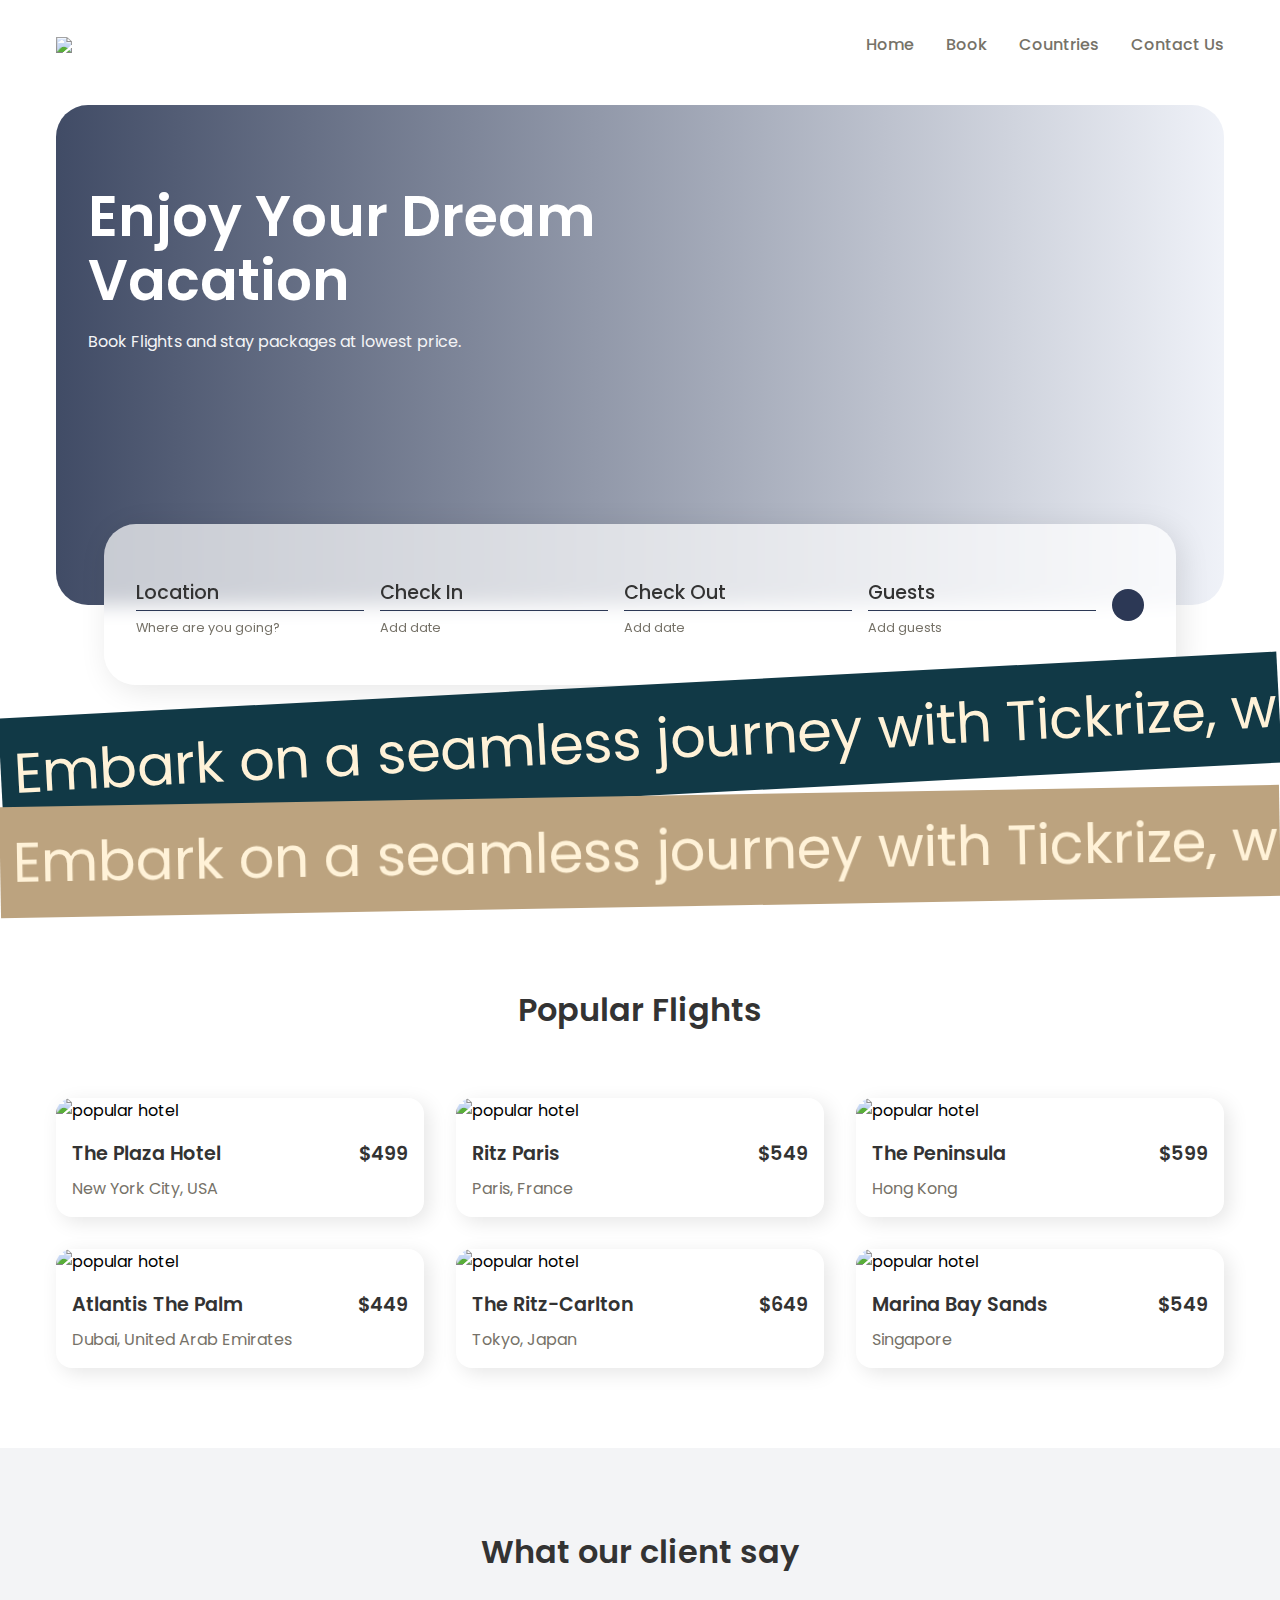
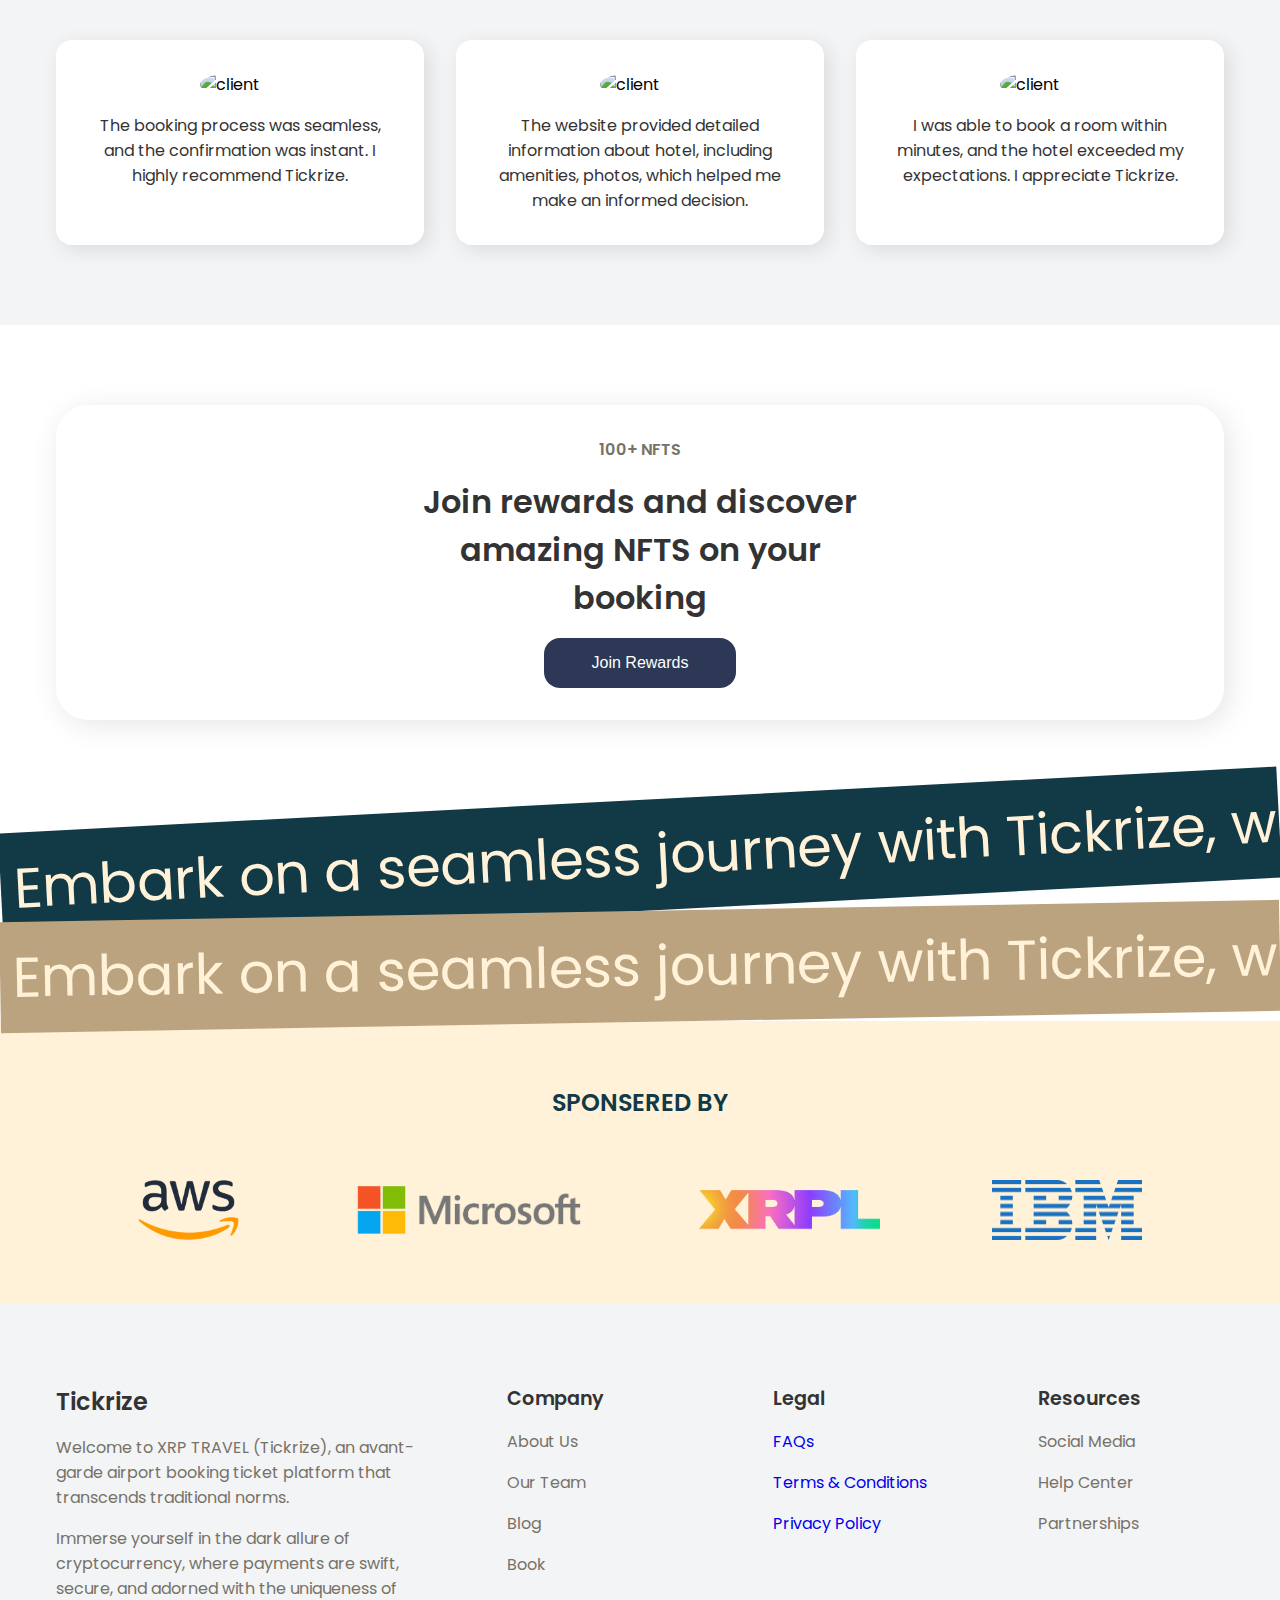
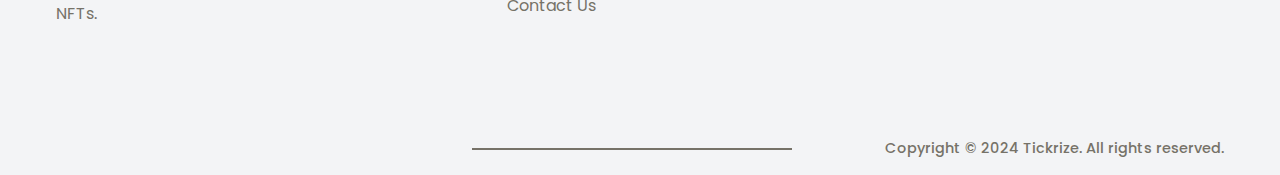
==== commit 262c02c2: "Add files via upload" ====
--- a/index.html
+++ b/index.html
@@ -5,87 +5,208 @@
     <meta charset="UTF-8" />
     <meta name="viewport" content="width=device-width, initial-scale=1.0" />
     <link href="https://cdn.jsdelivr.net/npm/remixicon@3.4.0/fonts/remixicon.css" rel="stylesheet" />
-    <!-- Add Bootstrap CSS -->
-    <link rel="stylesheet" href="https://stackpath.bootstrapcdn.com/bootstrap/4.3.1/css/bootstrap.min.css">
-
-    <link rel="stylesheet" href="style2.css" />
-    <!-- <link rel="stylesheet" href="styleback.css" /> -->
-    <link rel="stylesheet" href="cards.css" />
+    <link rel="stylesheet" href="styles.css" />
     <link rel="stylesheet" href="slider.css" />
     <link rel="stylesheet" href="marquee.css" />
-    <link rel="stylesheet" href="firstline.css" />
-    <link rel="stylesheet" href="cardsme.css" />
-    <link rel="stylesheet" href="booking.css" />
-    <link rel="stylesheet" href="first.css" />
-    <link rel="stylesheet" href="walid.css" />
     <script src="https://unpkg.com/gsap@3.9.0/dist/gsap.min.js"></script>
     <script src="marquee.js"></script>
-
     <title>Tickrize</title>
-
-
-
-
+    
   </head>
 
   <body>
-
-    <!-- Header -->
-    <header>
-      <img class="logo" src="image/tickrize-high-resolution-logo-transparent-3.png" alt="logo">
-      <nav id="header">
-        <ul class="nav-links">
-          <li><a href="#">Home</a></li>
-          <li><a href="#sponsors">Sponsors</a></li>
-          <li><a href="#booking">Booking</a></li>
-        </ul>
-      </nav>
-      <a class="cta" href="#"><button>Contact</button></a>
+    <nav>
+
+      <img class="logo" src="image-2/ticlogo.png">
+      <ul class="nav__links">
+        <li class="link"><a href="#">Home</a></li>
+        <li class="link"><a href="#">Book</a></li>
+        <li class="link"><a href="countries.html">Countries</a></li>
+        <li class="link"><a href="#">Contact Us</a></li>
+      </ul>
+    </nav>
+    <header class="section__container header__container">
+      <div class="header__image__container">
+        <div class="header__content">
+          <h1>Enjoy Your Dream Vacation</h1>
+          <p>Book Flights and stay packages at lowest price.</p>
+        </div>
+        <div class="booking__container">
+          <form>
+            <div class="form__group">
+              <div class="input__group">
+                <input type="text" />
+                <label>Location</label>
+              </div>
+              <p>Where are you going?</p>
+            </div>
+            <div class="form__group">
+              <div class="input__group">
+                <input type="text" />
+                <label>Check In</label>
+              </div>
+              <p>Add date</p>
+            </div>
+            <div class="form__group">
+              <div class="input__group">
+                <input type="text" />
+                <label>Check Out</label>
+              </div>
+              <p>Add date</p>
+            </div>
+            <div class="form__group">
+              <div class="input__group">
+                <input type="text" />
+                <label>Guests</label>
+              </div>
+              <p>Add guests</p>
+            </div>
+          </form>
+          <button class="btn"><i class="ri-search-line"></i></button>
+        </div>
+      </div>
     </header>
-    <!-- Header -->
-    <div class="container">
-      <h1 class="animated">Book now with Tickrize</h1>
-    </div>
-    <!-- background -->
-    <!-- <svg preserveAspectRatio="xMidYMid slice" viewBox="10 10 80 80">
-  
-  <defs>
-      <style>
-          @keyframes rotate {
-         0% {
-                  transform: rotate(0deg);
-              }
-              100% {
-                  transform: rotate(360deg);
-              }
-          }
-          .out-top {
-              animation: rotate 20s linear infinite;
-              transform-origin: 13px 25px;
-          }
-          .in-top {
-              animation: rotate 10s linear infinite;
-              transform-origin: 13px 25px;
-          }
-          .out-bottom {
-              animation: rotate 25s linear infinite;
-              transform-origin: 84px 93px;
-          }
-          .in-bottom {
-              animation: rotate 15s linear infinite;
-              transform-origin: 84px 93px;
-          }
-      </style>
-  </defs>
-  
-  <path fill="#FFF2D8" class="out-top" d="M37-5C25.1-14.7,5.7-19.1-9.2-10-28.5,1.8-32.7,31.1-19.8,49c15.5,21.5,52.6,22,67.2,2.3C59.4,35,53.7,8.5,37-5Z"/>
-  <path fill="#EAD7BB" class="in-top" d="M20.6,4.1C11.6,1.5-1.9,2.5-8,11.2-16.3,23.1-8.2,45.6,7.4,50S42.1,38.9,41,24.5C40.2,14.1,29.4,6.6,20.6,4.1Z"/>
-  <path fill="#BCA37F" class="out-bottom" d="M105.9,48.6c-12.4-8.2-29.3-4.8-39.4.8-23.4,12.8-37.7,51.9-19.1,74.1s63.9,15.3,76-5.6c7.6-13.3,1.8-31.1-2.3-43.8C117.6,63.3,114.7,54.3,105.9,48.6Z"/>
-  <path fill="#113946" class="in-bottom" d="M102,67.1c-9.6-6.1-22-3.1-29.5,2-15.4,10.7-19.6,37.5-7.6,47.8s35.9,3.9,44.5-12.5C115.5,92.6,113.9,74.6,102,67.1Z"/>
-  
-<link href="https://api.fontshare.com/v2/css?f[]=montserrat@500,700,601,600,501&display=swap" rel="stylesheet">
-</svg> -->
-
+    <section>
+      <div class="marquee" data-marquee-duration="30">
+        <div class="marquee__inner">
+          <div class="marquee__content">Embark on a seamless journey with Tickrize, where cutting-edge technology meets
+            the world of aviation. Explore the future of ticketing with our real-time platform, ensuring swift and
+            secure transactions using cryptocurrency.</div>
+        </div>
+      </div>
+
+      <div class="marquee" data-marquee-duration="20">
+        <div class="marquee__inner">
+          <div class="marquee__content">Embark on a seamless journey with Tickrize, where cutting-edge technology meets
+            the world of aviation. Explore the future of ticketing with our real-time platform, ensuring swift and
+            secure transactions using cryptocurrency.</div>
+        </div>
+      </div>
+    </section>
+
+    <section class="section__container popular__container">
+      <h2 class="section__header">Popular Flights</h2>
+      <div class="popular__grid">
+        <div class="popular__card">
+          <img src="image-2/plaza.jpeg" alt="popular hotel" />
+          <div class="popular__content">
+            <div class="popular__card__header">
+              <h4>The Plaza Hotel</h4>
+              <h4>$499</h4>
+            </div>
+            <p>New York City, USA</p>
+          </div>
+        </div>
+        <div class="popular__card">
+          <img src="image-2/rits.jpeg" alt="popular hotel" />
+          <div class="popular__content">
+            <div class="popular__card__header">
+              <h4>Ritz Paris</h4>
+              <h4>$549</h4>
+            </div>
+            <p>Paris, France</p>
+          </div>
+        </div>
+        <div class="popular__card">
+          <img src="image-2/pen.jpeg" alt="popular hotel" />
+          <div class="popular__content">
+            <div class="popular__card__header">
+              <h4>The Peninsula</h4>
+              <h4>$599</h4>
+            </div>
+            <p>Hong Kong</p>
+          </div>
+        </div>
+        <div class="popular__card">
+          <img src="image-2/atl.jpeg" alt="popular hotel" />
+          <div class="popular__content">
+            <div class="popular__card__header">
+              <h4>Atlantis The Palm</h4>
+              <h4>$449</h4>
+            </div>
+            <p>Dubai, United Arab Emirates</p>
+          </div>
+        </div>
+        <div class="popular__card">
+          <img src="image-2/tok.jpeg" alt="popular hotel" />
+          <div class="popular__content">
+            <div class="popular__card__header">
+              <h4>The Ritz-Carlton</h4>
+              <h4>$649</h4>
+            </div>
+            <p>Tokyo, Japan</p>
+          </div>
+        </div>
+        <div class="popular__card">
+          <img src="image-2/marina.jpeg" alt="popular hotel" />
+          <div class="popular__content">
+            <div class="popular__card__header">
+              <h4>Marina Bay Sands</h4>
+              <h4>$549</h4>
+            </div>
+            <p>Singapore</p>
+          </div>
+        </div>
+      </div>
+    </section>
+
+    <section class="client">
+      <div class="section__container client__container">
+        <h2 class="section__header">What our client say</h2>
+        <div class="client__grid">
+          <div class="client__card">
+            <img src="image-2/client1.jpeg" alt="client" />
+            <p>
+              The booking process was seamless, and the confirmation was
+              instant. I highly recommend Tickrize.
+            </p>
+          </div>
+          <div class="client__card">
+            <img src="image-2/client2.jpeg" alt="client" />
+            <p>
+              The website provided detailed information about hotel, including
+              amenities, photos, which helped me make an informed decision.
+            </p>
+          </div>
+          <div class="client__card">
+            <img src="image-2/client3.jpeg" alt="client" />
+            <p>
+              I was able to book a room within minutes, and the hotel exceeded
+              my expectations. I appreciate Tickrize.
+            </p>
+          </div>
+        </div>
+      </div>
+    </section>
+
+    <section class="section__container">
+      <div class="reward__container">
+        <p>100+ NFTS</p>
+        <h4>Join rewards and discover amazing NFTS on your booking</h4>
+        <button class="reward__btn">Join Rewards</button>
+      </div>
+    </section>
+
+
+    <section>
+      <div class="marquee" data-marquee-duration="30">
+        <div class="marquee__inner">
+          <div class="marquee__content">Embark on a seamless journey with Tickrize, where cutting-edge technology meets
+            the world of aviation. Explore the future of ticketing with our real-time platform, ensuring swift and
+            secure transactions using cryptocurrency.</div>
+        </div>
+      </div>
+
+      <div class="marquee" data-marquee-duration="20">
+        <div class="marquee__inner">
+          <div class="marquee__content">Embark on a seamless journey with Tickrize, where cutting-edge technology meets
+            the world of aviation. Explore the future of ticketing with our real-time platform, ensuring swift and
+            secure transactions using cryptocurrency.</div>
+        </div>
+      </div>
+    </section>
+
+    
     <section>
       <div id="sponsors" class="slider">
         <h2
@@ -105,289 +226,45 @@
             <img src="ibm.png" alt="">
           </div>
     </section>
-    <section>
-      <div class="marquee" data-marquee-duration="30">
-        <div class="marquee__inner">
-          <div class="marquee__content">Embark on a seamless journey with Tickrize, where cutting-edge technology meets
-            the world of aviation. Explore the future of ticketing with our real-time platform, ensuring swift and
-            secure transactions using cryptocurrency.</div>
-        </div>
-      </div>
-
-      <div class="marquee" data-marquee-duration="20">
-        <div class="marquee__inner">
-          <div class="marquee__content">Embark on a seamless journey with Tickrize, where cutting-edge technology meets
-            the world of aviation. Explore the future of ticketing with our real-time platform, ensuring swift and
-            secure transactions using cryptocurrency.</div>
-        </div>
-      </div>
-    </section>
-
-    </div>
-    </div>
-
-    <div id="booking" class="booking-form-w3layouts">
-      <!-- Form starts here -->
-      <form action="#" method="post">
-        <h2 class="sub-heading-agileits">Booking Details</h2>
-        <div class="main-flex-w3ls-sectns">
-          <div class="field-agileinfo-spc form-w3-agile-text1">
-            <select class="form-control">
-              <option>From</option>
-              <option value="Lorem Ipsum">Lorem Ipsum</option>
-              <option value="Adipiscing">Adipiscing</option>
-              <option value="Lorem Ipsum">Lorem Ipsum</option>
-              <option value="Adipiscing">Adipiscing</option>
-              <option value="Lorem Ipsum">Lorem Ipsum</option>
-              <option value="Adipiscing">Adipiscing</option>
-            </select>
-          </div>
-          <div class="field-agileinfo-spc form-w3-agile-text2">
-            <select class="form-control">
-              <option>To</option>
-              <option value="Lorem Ipsum">Lorem Ipsum</option>
-              <option value="Adipiscing">Adipiscing</option>
-              <option value="Lorem Ipsum">Lorem Ipsum</option>
-              <option value="Adipiscing">Adipiscing</option>
-              <option value="Lorem Ipsum">Lorem Ipsum</option>
-              <option value="Adipiscing">Adipiscing</option>
-            </select>
-          </div>
-        </div>
-        <div class="main-flex-w3ls-sectns">
-          <div class="field-agileinfo-spc form-w3-agile-text1">
-            <select class="form-control">
-              <option>Preferred Airline</option>
-              <option value="American Airline">American Airline</option>
-              <option value="Delta Airlines">Delta Airlines</option>
-              <option value="Frontier Airline">Frontier Airline</option>
-              <option value="Jet Blue">Jet Blue</option>
-              <option value="Southwest Airlines">Southwest Airlines</option>
-            </select>
-          </div>
-          <div class="field-agileinfo-spc form-w3-agile-text2">
-            <select class="form-control">
-              <option>Preferred Seating</option>
-              <option value="Window">Window</option>
-              <option value="Aisle">Aisle</option>
-              <option value="Special">Special (Request note below)</option>
-            </select>
-          </div>
-        </div>
-        <div class="main-flex-w3ls-sectns">
-          <div class="field-agileinfo-spc form-w3-agile-text1">
-            <input id="datepicker" name="Text" type="text" placeholder="Departure Date" value=""
-              onfocus="this.value = '';" onblur="if (this.value == '') {this.value = 'mm/dd/yyyy';}" required=""
-              class="hasDatepicker">
-          </div>
-          <div class="field-agileinfo-spc form-w3-agile-text2">
-            <input type="text" id="timepicker" name="Time" class="timepicker form-control hasWickedpicker"
-              placeholder="Departure Time" value="" onkeypress="return false;">
-          </div>
-        </div>
-
-        <div class="triple-wthree">
-          <div class="field-agileinfo-spc form-w3-agile-text11">
-            <select class="form-control">
-              <option value="">Adult(12+ Yrs)</option>
-              <option value="1">1</option>
-              <option value="2">2</option>
-              <option value="3">3</option>
-              <option value="4">4</option>
-              <option value="5">5+</option>
-            </select>
-          </div>
-          <div class="field-agileinfo-spc form-w3-agile-text22">
-            <select class="form-control">
-              <option value="">Children(2-11 Yrs)</option>
-              <option value="1">1</option>
-              <option value="2">2</option>
-              <option value="3">3</option>
-              <option value="4">4</option>
-              <option value="5">5+</option>
-            </select>
-          </div>
-          <div class="field-agileinfo-spc form-w3-agile-text33">
-            <select class="form-control">
-              <option value="">Infant(under 2Yrs)</option>
-              <option value="1">1</option>
-              <option value="2">2</option>
-              <option value="3">3</option>
-              <option value="4">4</option>
-              <option value="5">5+</option>
-            </select>
-          </div>
-        </div>
-        <div class="radio-section">
-          <h6>Select your Fare</h6>
-          <ul class="radio-buttons-w3-agileits">
-            <li>
-              <input type="radio" id="a-option" name="selector1">
-              <label for="a-option">One Way</label>
-              <div class="check"></div>
-            </li>
-            <li>
-              <input type="radio" id="b-option" name="selector1">
-              <label for="b-option">Round-Trip</label>
-              <div class="check">
-                <div class="inside"></div>
-              </div>
-            </li>
-          </ul>
-          <div class="clear"></div>
-        </div>
-        <div class="main-flex-w3ls-sectns">
-          <div class="field-agileinfo-spc form-w3-agile-text1">
-            <input id="datepicker1" name="Text" type="text" placeholder="Return Date" value=""
-              onfocus="this.value = '';" onblur="if (this.value == '') {this.value = 'mm/dd/yyyy';}" required=""
-              class="hasDatepicker">
-          </div>
-          <div class="field-agileinfo-spc form-w3-agile-text2">
-            <input type="text" id="timepicker1" name="Time" class="timepicker form-control hasWickedpicker"
-              placeholder="Return Time" value="" onkeypress="return false;">
-          </div>
-        </div>
-        <div class="field-agileinfo-spc form-w3-agile-text">
-          <textarea name="Message" placeholder="Any Message..."></textarea>
-        </div>
-        <h3 class="sub-heading-agileits">Personal Details</h3>
-        <div class="main-flex-w3ls-sectns">
-          <div class="field-agileinfo-spc form-w3-agile-text1">
-            <input type="text" name="Name" placeholder="Full Name" required="">
-          </div>
-          <div class="field-agileinfo-spc form-w3-agile-text2">
-            <input type="text" name="Phone no" placeholder="Phone Number" required="">
-          </div>
-        </div>
-        <div class="field-agileinfo-spc form-w3-agile-text">
-          <input type="email" name="Email" placeholder="Email" required="">
-        </div>
-        <div class="clear"></div>
-        <input type="submit" value="Submit">
-        <input type="reset" value="Clear Form">
-        <div class="clear"></div>
-      </form>
-      <!--// Form starts here -->
-    </div>
-
-
+
+
+    <footer class="footer">
+      <div class="section__container footer__container">
+        <div class="footer__col">
+          <h3>Tickrize</h3>
+          <p>
+            Welcome to XRP TRAVEL (Tickrize), an avant-garde airport booking ticket platform that transcends traditional
+            norms. </p>
+          <p>
+            Immerse yourself in the dark allure of cryptocurrency, where payments are swift, secure, and adorned with
+            the uniqueness of NFTs. </p>
+        </div>
+        <div class="footer__col">
+          <h4>Company</h4>
+          <p>About Us</p>
+          <p>Our Team</p>
+          <p>Blog</p>
+          <p>Book</p>
+          <p>Contact Us</p>
+        </div>
+        <div class="footer__col">
+          <h4>Legal</h4>
+          <p><a href="FAQS.html">FAQs</a></p>
+          <p><a href="Terms&Conditions.html">Terms & Conditions</a></p>
+          <p><a href="PrivacyPolicy.html">Privacy Policy</a></p>
+        </div>
+        <div class="footer__col">
+          <h4>Resources</h4>
+          <p>Social Media</p>
+          <p>Help Center</p>
+          <p>Partnerships</p>
+        </div>
+      </div>
+      <div class="footer__bar">
+        Copyright © 2024 Tickrize. All rights reserved.
+      </div>
+    </footer>
     
-    <!--wailds part starts from here-->
-
-    <section class="section__container steps__container">
-      <h1 style="font-weight: 600;"  class="subheader">TRAVEL SUPPORT</h1>
-      <h2 class="section__header">Plan your travel with confidence</h2>
-      <p class="description">
-        Find help with your bookings and travel plans, and see what to expect
-        along your journey.
-      </p>
-      </div>
-      <div id="walid">
-        <ul>
-          <li style="--accent-color:#41516C">
-            <div class="date">01</div>
-            <div class="titre">Choose Your Destination & Plan</div>
-            <div class="descr">Select your destination and customize your travel plan effortlessly on our user-friendly
-              platform.</div>
-          </li>
-          <li style="--accent-color:#FBCA3E">
-            <div class="date">02</div>
-            <div class="titre">Fill your personal Information and complete your Payement</div>
-            <div class="descr">Provide your details and securely finalize your payment for a hassle-free transaction.
-            </div>
-          </li>
-          <li style="--accent-color:#E24A68">
-            <div class="date">03</div>
-            <div class="titre">Receive Email with Flight Details and Unique NFT</div>
-            <div class="descr">Sit back, relax, and await an email containing all your flight information along with a
-              special digital collectible – your unique NFT, making your journey truly memorable.</div>
-          </li>
-
-      </Div>
-    </section>
-    <!-- cards -->
-    <section class="cards" id="Skills">
-      <h1 style="font-weight: 600; text-transform: uppercase;" class="title">What makes us different</h1>
-      <div class="content">
-        <!-- first card -->
-        <div class="card">
-          <div class="icon">
-            <iconify-icon icon="mdi:clock-fast"></iconify-icon>
-          </div>
-          <div class="info">
-            <h3>Faster</h3>
-            <p>Get ready for a faster travel experience with us! From rapid check-ins to prompt boarding, we've
-              streamlined every step for your convenience.</p>
-          </div>
-        </div>
-
-
-        <!-- second card -->
-        <div class="card">
-          <div class="icon">
-            <iconify-icon icon="material-symbols:airplane-ticket"></iconify-icon>
-          </div>
-          <div class="info">
-            <h3>More Safe</h3>
-            <p>We prioritize your well-being with rigorous safety measures throughout your journey. Our commitment
-              extends to secure payment methods, ensuring your financial transactions are encrypted for peace of mind.
-            </p>
-          </div>
-        </div>
-
-
-        <!-- third card -->
-        <div class="card">
-          <div class="icon">
-            <iconify-icon icon="fa6-solid:gifts"></iconify-icon>
-          </div>
-          <div class="info">
-            <h3>More Rewards and prizes</h3>
-            <p>Earn valuable points with every reservation, leading to exclusive benefits such as flight upgrades and
-              travel packages. As a special touch, each booking comes with a unique NFT, turning your travel memories
-              into digital collectibles.</p>
-          </div>
-        </div>
-      </div>
-      <section>
-        <div class="marquee" data-marquee-duration="30">
-          <div class="marquee__inner">
-            <div class="marquee__content">Embark on a seamless journey with Tickrize, where cutting-edge technology meets
-              the world of aviation. Explore the future of ticketing with our real-time platform, ensuring swift and
-              secure transactions using cryptocurrency.</div>
-          </div>
-        </div>
-  
-        <div class="marquee" data-marquee-duration="20">
-          <div class="marquee__inner">
-            <div class="marquee__content">Embark on a seamless journey with Tickrize, where cutting-edge technology meets
-              the world of aviation. Explore the future of ticketing with our real-time platform, ensuring swift and
-              secure transactions using cryptocurrency.</div>
-          </div>
-        </div>
-      </section>
-
-
-    <!--wailds part starts from here-->
-
-
-    <footer class="d-flex flex-wrap justify-content-between align-items-center py-3 my-4 border-top">
-      <p class="col-md-4 mb-0 text-muted">© 2024 Company, Inc</p>
-
-      <a href="/"
-        class="col-md-4 d-flex align-items-center justify-content-center mb-3 mb-md-0 me-md-auto link-dark text-decoration-none">
-        <img class="logo" src="image/tickrize-high-resolution-logo-transparent-3.png" alt="logo">
-      </a>
-
-      <ul class="nav col-md-4 justify-content-end">
-        <li class="nav-item"><a href="#" class="nav-link px-2 text-muted">Home</a></li>
-        <li class="nav-item"><a href="#sponsors" class="nav-link px-2 text-muted">Sponsors</a></li>
-        <li class="nav-item"><a href="#booking" class="nav-link px-2 text-muted">Booking</a></li>
-      </ul>
-    </footer>
-
-
-
   </body>
 
 </html>
--- a/styles.css
+++ b/styles.css
@@ -0,0 +1,408 @@
+@import url("https://fonts.googleapis.com/css2?family=Poppins:wght@400;500;600;700;800&display=swap");
+
+:root {
+  --primary-color: #2c3855;
+  --primary-color-dark: #435681;
+  --text-dark: #333333;
+  --text-light: #767268;
+  --extra-light: #f3f4f6;
+  --white: #ffffff;
+  --max-width: 1200px;
+}
+
+* {
+  margin: 0;
+  padding: 0;
+  box-sizing: border-box;
+}
+
+.section__container {
+  max-width: var(--max-width);
+  margin: auto;
+  padding: 5rem 1rem;
+}
+
+.section__header {
+  font-size: 2rem;
+  font-weight: 600;
+  color: var(--text-dark);
+  text-align: center;
+}
+
+a {
+  text-decoration: none;
+}
+
+img {
+  width: 100%;
+  display: flex;
+}
+
+body {
+  font-family: "Poppins", sans-serif;
+}
+.logo{
+  width: 50px;
+  height: auto;
+
+}
+
+nav {
+  max-width: var(--max-width);
+  margin: auto;
+  padding: 2rem 1rem;
+  display: flex;
+  align-items: center;
+  justify-content: space-between;
+}
+
+.nav__logo {
+  font-size: 1.5rem;
+  font-weight: 600;
+  color: var(--text-dark);
+}
+
+.nav__links {
+  list-style: none;
+  display: flex;
+  align-items: center;
+  gap: 2rem;
+}
+
+.link a {
+  font-weight: 500;
+  color: var(--text-light);
+  transition: 0.3s;
+}
+
+.link a:hover {
+  color: var(--primary-color);
+}
+
+.header__container {
+  padding: 1rem 1rem 5rem 1rem;
+}
+
+.header__image__container {
+  position: relative;
+  min-height: 500px;
+  background-image: linear-gradient(
+      to right,
+      rgba(44, 56, 85, 0.9),
+      rgba(100, 125, 187, 0.1)
+    ),
+    url("image-2/airplane-ad.jpeg");
+  background-position: center center;
+  background-size: cover;
+  background-repeat: no-repeat;
+  border-radius: 2rem;
+}
+
+.header__content {
+  max-width: 600px;
+  padding: 5rem 2rem;
+}
+
+.header__content h1 {
+  margin-bottom: 1rem;
+  font-size: 3.5rem;
+  line-height: 4rem;
+  font-weight: 600;
+  color: var(--white);
+}
+
+.header__content p {
+  color: var(--extra-light);
+}
+
+.booking__container {
+  position: absolute;
+  bottom: -5rem;
+  left: 50%;
+  transform: translateX(-50%);
+  width: calc(100% - 6rem);
+  display: flex;
+  align-items: center;
+  gap: 1rem;
+  padding: 3rem 2rem;
+  border-radius: 2rem;
+  background-color: rgba(255, 255, 255, 0.7);
+  -webkit-backdrop-filter: blur(10px);
+  backdrop-filter: blur(10px);
+  box-shadow: 5px 5px 30px rgba(0, 0, 0, 0.1);
+}
+
+.booking__container form {
+  width: 100%;
+  flex: 1;
+  display: grid;
+  grid-template-columns: repeat(4, 1fr);
+  gap: 1rem;
+}
+
+.booking__container .input__group {
+  width: 100%;
+  position: relative;
+}
+
+.booking__container label {
+  position: absolute;
+  top: 50%;
+  left: 0;
+  transform: translateY(-50%);
+  font-size: 1.2rem;
+  font-weight: 500;
+  color: var(--text-dark);
+  pointer-events: none;
+  transition: 0.3s;
+}
+
+.booking__container input {
+  width: 100%;
+  padding: 10px 0;
+  font-size: 1rem;
+  outline: none;
+  border: none;
+  background-color: transparent;
+  border-bottom: 1px solid var(--primary-color);
+  color: var(--text-dark);
+}
+
+.booking__container input:focus ~ label {
+  font-size: 0.8rem;
+  top: 0;
+}
+
+.booking__container .form__group p {
+  margin-top: 0.5rem;
+  font-size: 0.8rem;
+  color: var(--text-light);
+}
+
+.booking__container .btn {
+  padding: 1rem;
+  outline: none;
+  border: none;
+  font-size: 1.5rem;
+  color: var(--white);
+  background-color: var(--primary-color);
+  border-radius: 100%;
+  cursor: pointer;
+  transition: 0.3s;
+}
+
+.booking__container .btn:hover {
+  background-color: var(--primary-color-dark);
+}
+
+.popular__grid {
+  margin-top: 4rem;
+  display: grid;
+  grid-template-columns: repeat(3, 1fr);
+  gap: 2rem;
+}
+
+.popular__card {
+  overflow: hidden;
+  border-radius: 1rem;
+  box-shadow: 5px 5px 20px rgba(0, 0, 0, 0.1);
+}
+
+.popular__content {
+  padding: 1rem;
+}
+
+.popular__card__header {
+  display: flex;
+  align-items: center;
+  justify-content: space-between;
+  gap: 1rem;
+  margin-bottom: 0.5rem;
+}
+
+.popular__card__header h4 {
+  font-size: 1.2rem;
+  font-weight: 600;
+  color: var(--text-dark);
+}
+
+.popular__content p {
+  color: var(--text-light);
+}
+
+.client {
+  background-color: var(--extra-light);
+}
+
+.client__grid {
+  margin-top: 4rem;
+  display: grid;
+  grid-template-columns: repeat(3, 1fr);
+  gap: 2rem;
+}
+
+.client__card {
+  padding: 2rem;
+  background-color: var(--white);
+  border-radius: 1rem;
+  box-shadow: 5px 5px 20px rgba(0, 0, 0, 0.1);
+}
+
+.client__card img {
+  max-width: 80px;
+  margin: auto;
+  margin-bottom: 1rem;
+  border-radius: 100%;
+}
+
+.client__card p {
+  text-align: center;
+  color: var(--text-dark);
+}
+
+.reward__container {
+  padding: 2rem;
+  text-align: center;
+  border-radius: 2rem;
+  box-shadow: 5px 5px 30px rgba(0, 0, 0, 0.1);
+}
+
+.reward__container p {
+  margin-bottom: 1rem;
+  font-weight: 600;
+  color: var(--text-light);
+}
+
+.reward__container h4 {
+  max-width: 500px;
+  margin: auto;
+  margin-bottom: 1rem;
+  font-size: 2rem;
+  font-weight: 600;
+  color: var(--text-dark);
+}
+
+.reward__btn {
+  padding: 1rem 3rem;
+  outline: none;
+  border: none;
+  font-size: 1rem;
+  color: var(--white);
+  background-color: var(--primary-color);
+  border-radius: 1rem;
+  cursor: pointer;
+  transition: 0.3s;
+}
+
+.reward__btn:hover {
+  background-color: var(--primary-color-dark);
+}
+
+.footer {
+  background-color: var(--extra-light);
+}
+
+.footer__container {
+  display: grid;
+  grid-template-columns: 2fr repeat(3, 1fr);
+  gap: 5rem;
+}
+
+.footer__col h3 {
+  margin-bottom: 1rem;
+  font-size: 1.5rem;
+  font-weight: 600;
+  color: var(--text-dark);
+}
+
+.footer__col h4 {
+  margin-bottom: 1rem;
+  font-size: 1.2rem;
+  font-weight: 600;
+  color: var(--text-dark);
+}
+
+.footer__col p {
+  margin-bottom: 1rem;
+  color: var(--text-light);
+  cursor: pointer;
+  transition: 0.3s;
+}
+
+.footer__col p:hover {
+  color: var(--text-dark);
+}
+
+.footer__bar {
+  position: relative;
+  max-width: var(--max-width);
+  margin: auto;
+  padding: 1rem;
+  font-size: 0.9rem;
+  font-weight: 500;
+  color: var(--text-light);
+  text-align: right;
+  overflow: hidden;
+}
+
+.footer__bar::before {
+  position: absolute;
+  content: "";
+  top: 50%;
+  right: 28rem;
+  transform: translateY(-50%);
+  width: 20rem;
+  height: 2px;
+  background-color: var(--text-light);
+}
+
+@media (width < 900px) {
+  .booking__container form {
+    grid-template-columns: repeat(2, 1fr);
+  }
+
+  .popular__grid {
+    grid-template-columns: repeat(2, 1fr);
+    gap: 1rem;
+  }
+
+  .client__grid {
+    grid-template-columns: repeat(2, 1fr);
+    gap: 1rem;
+  }
+
+  .footer__container {
+    grid-template-columns: repeat(2, 1fr);
+  }
+}
+
+@media (width < 600px) {
+  .nav__links {
+    display: none;
+  }
+
+  .header__container {
+    padding-bottom: 25rem;
+  }
+
+  .booking__container {
+    flex-direction: column;
+    bottom: -25rem;
+  }
+
+  .booking__container form {
+    grid-template-columns: repeat(1, 1fr);
+  }
+
+  .popular__grid {
+    grid-template-columns: repeat(1, 1fr);
+  }
+
+  .client__grid {
+    grid-template-columns: repeat(1, 1fr);
+  }
+
+  .footer__container {
+    gap: 2rem;
+  }
+}
--- a/slider.css
+++ b/slider.css
@@ -0,0 +1,26 @@
+
+.slider img {
+    width: auto;
+    height: 60px;
+    align-items: center;
+    
+}
+
+.slide-track {
+  width: 100%;
+  display: flex;
+  justify-content: center;
+  gap: 7em;
+  overflow: hidden;
+}
+
+.slider {
+  margin-top: 0px;
+  background-color: #FFF2D8;
+  padding: 4em 1em;
+}
+
+@keyframes scroll {
+  0% {transform: translateX(0);}
+  100% {transform: translatex(-1000%)}
+}--- a/marquee.css
+++ b/marquee.css
@@ -0,0 +1,35 @@
+
+ section .marquee {
+    display: flex;
+    flex-direction: column;
+    justify-content: center;
+    gap: 10px;
+    min-height: 5ch;
+    overflow: hidden;
+  } 
+  
+  .marquee {
+    padding: 1vw;
+    white-space: nowrap;
+  }
+    
+  .marquee:first-child {
+    background-color: #113946;
+    transform: rotateZ(-3deg);
+  }
+  
+  .marquee:last-child {
+    background-color: #BCA37F;
+    transform: rotateZ(-1deg);
+  }
+  
+  .marquee__inner {
+    display: flex;
+    gap: 20px;
+  }
+  
+  .marquee__content {
+    color: #FFF2D8;
+    font-size: clamp(40px, 4.375vw, 70px);
+  }
+  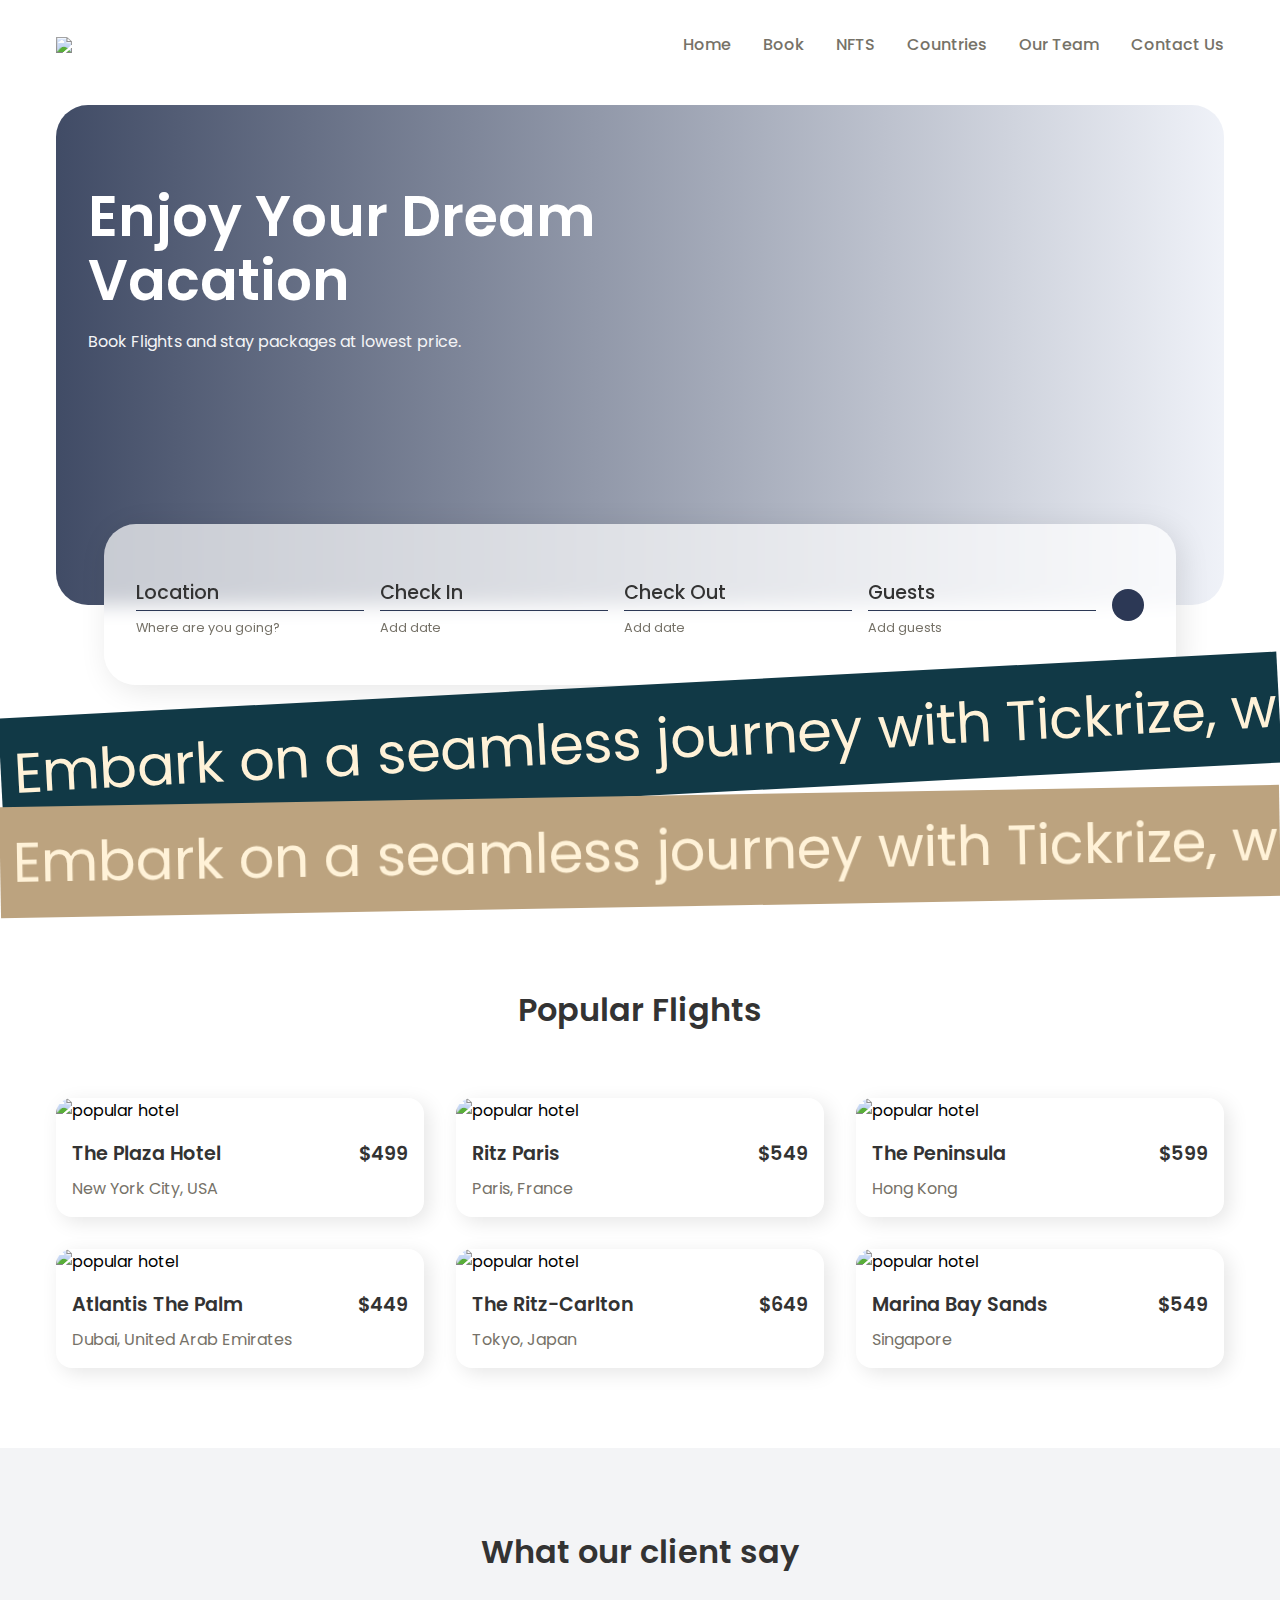
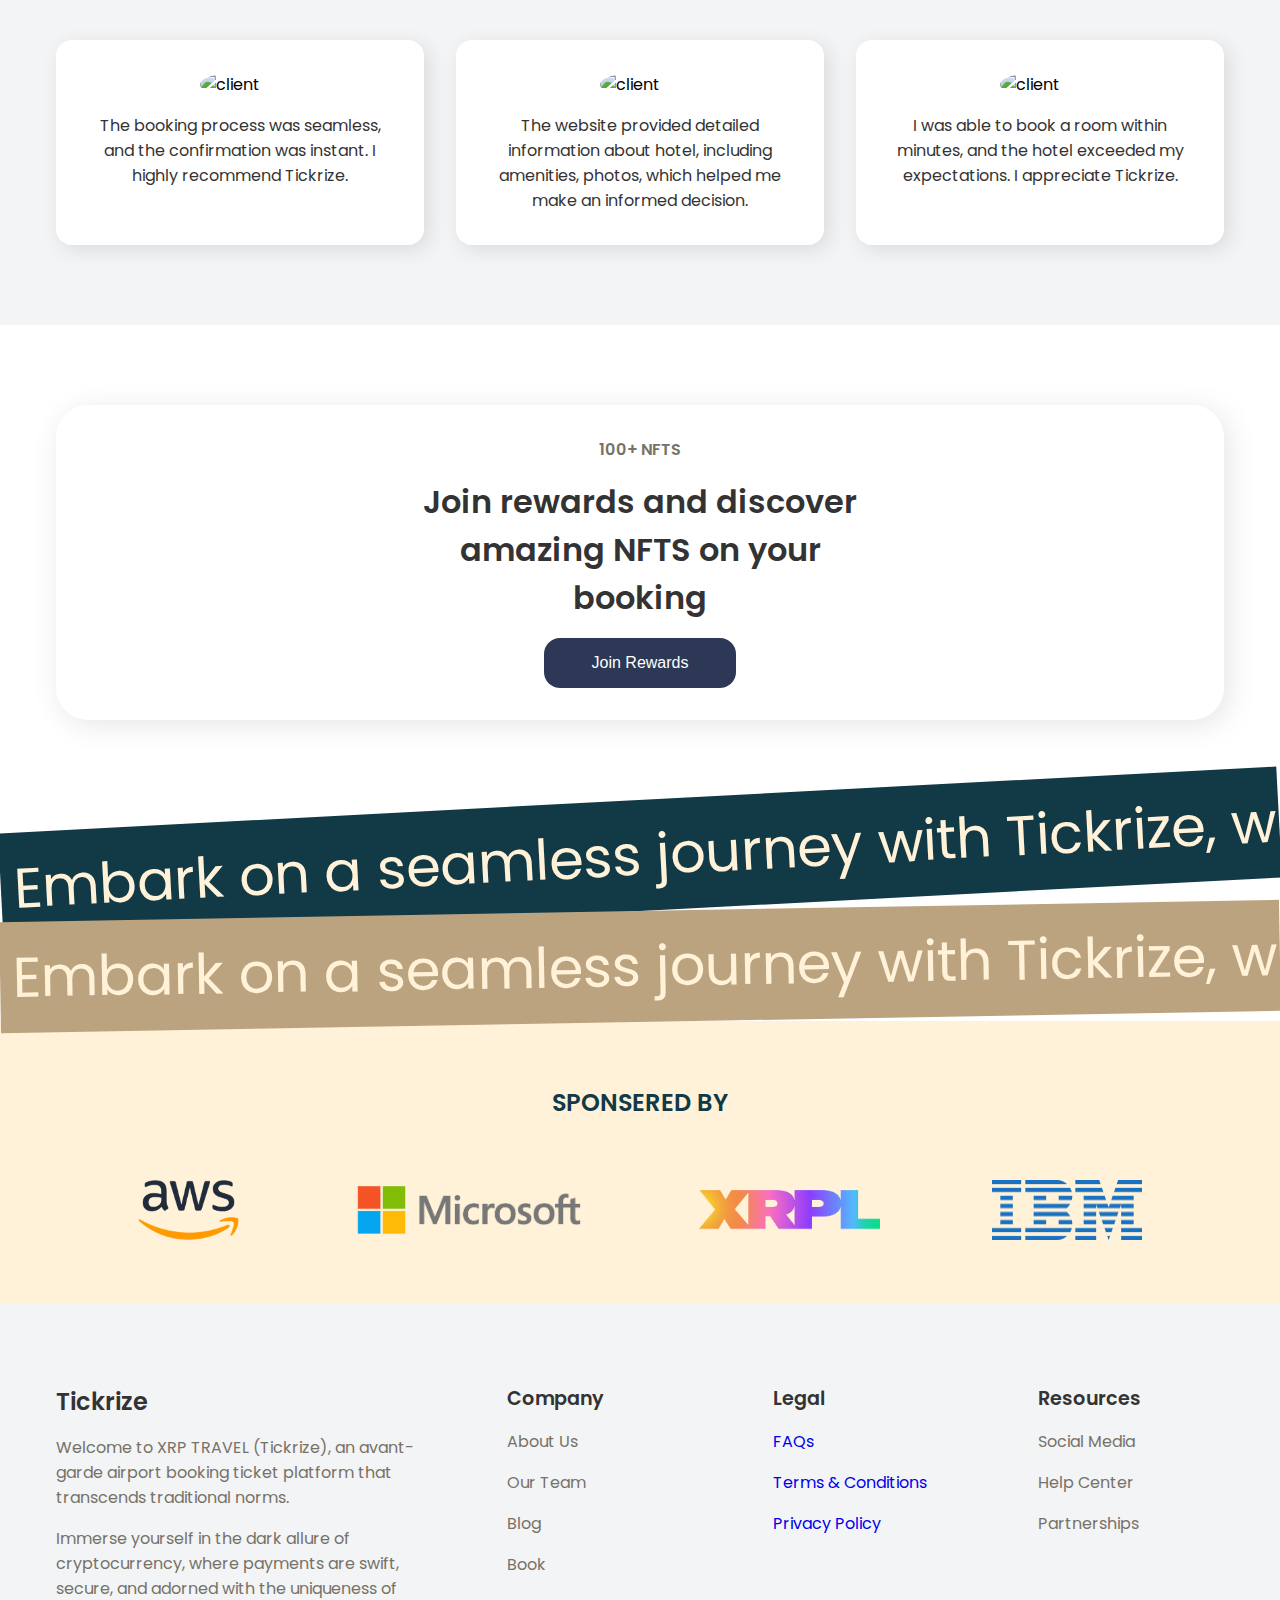
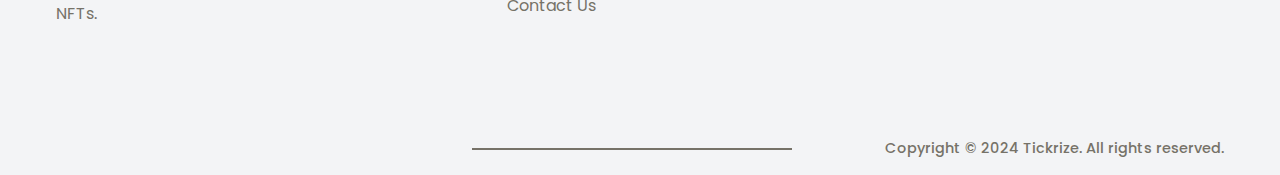
==== commit e3481dd1: "new" ====
--- a/index.html
+++ b/index.html
@@ -16,12 +16,13 @@
 
   <body>
     <nav>
-
       <img class="logo" src="image-2/ticlogo.png">
       <ul class="nav__links">
-        <li class="link"><a href="#">Home</a></li>
-        <li class="link"><a href="#">Book</a></li>
+        <li class="link"><a href="index.html">Home</a></li>
+        <li class="link"><a href="index.html">Book</a></li>
+        <li class="link"><a href="nfts.html">NFTS</a></li>
         <li class="link"><a href="countries.html">Countries</a></li>
+        <li class="link"><a href="team.html">Our Team</a></li>
         <li class="link"><a href="#">Contact Us</a></li>
       </ul>
     </nav>
@@ -183,7 +184,9 @@
       <div class="reward__container">
         <p>100+ NFTS</p>
         <h4>Join rewards and discover amazing NFTS on your booking</h4>
-        <button class="reward__btn">Join Rewards</button>
+        <a href="nfts.html">
+          <button class="reward__btn">Join Rewards</button>
+        </a>
       </div>
     </section>
 
